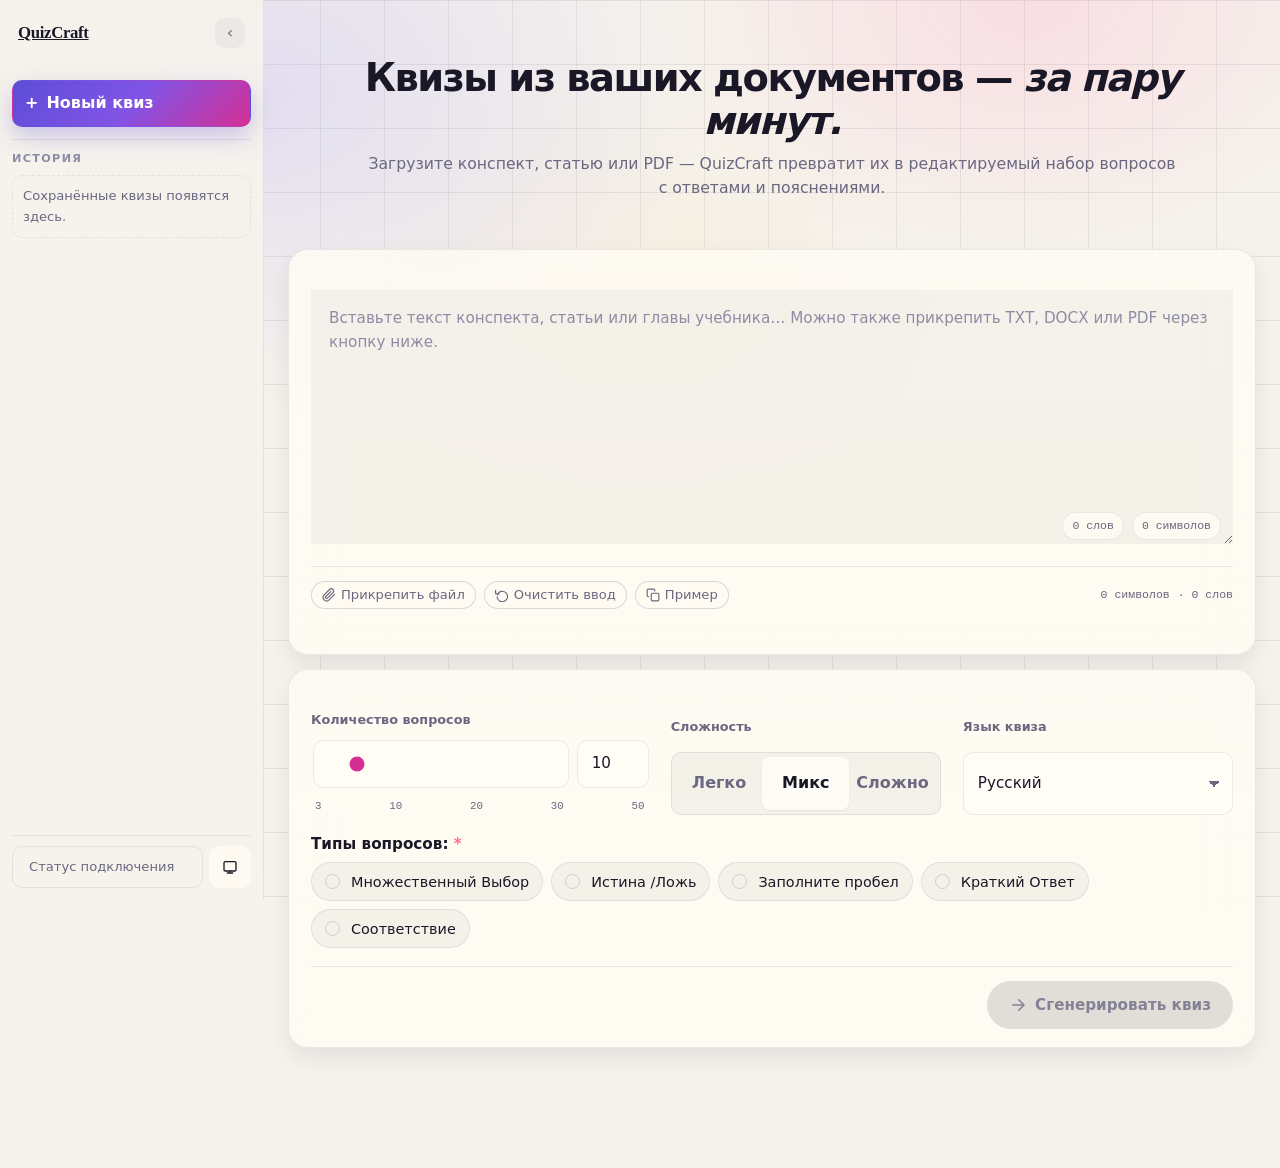
==== frontend/index.html @ 718ae677 "style(frontend): match compact mockup input and sidebar" ====
<!doctype html>
<html lang="ru">
<head>
  <meta charset="utf-8">
  <meta name="viewport" content="width=device-width, initial-scale=1">
  <meta name="color-scheme" content="light dark">
  <title>QuizCraft</title>
  <link rel="stylesheet" href="./tokens.css">
  <link rel="stylesheet" href="./base.css">
  <link rel="stylesheet" href="./layout.css">
  <link rel="stylesheet" href="./forms.css">
  <link rel="stylesheet" href="./quiz.css">
  <link rel="stylesheet" href="./feedback.css">
  <link rel="stylesheet" href="./responsive.css">
  <link rel="stylesheet" href="./fidelity.css">
</head>
<body>
  <div class="compact-workspace">
    <aside id="workspace-sidebar" class="workspace-sidebar" aria-label="Навигация QuizCraft" data-collapsed="false">
      <div class="workspace-sidebar-header">
        <a class="workspace-sidebar-brand" href="#top" aria-label="QuizCraft">
          <span>QuizCraft</span>
        </a>
        <button id="sidebar-toggle" class="workspace-sidebar-toggle" type="button" aria-label="Свернуть боковую панель" title="Свернуть боковую панель" aria-expanded="true">
          <span aria-hidden="true">‹</span>
        </button>
      </div>
      <button id="sidebar-new-quiz" class="workspace-sidebar-new" type="button" title="Новый квиз">
        <span aria-hidden="true">+</span>
        <span>Новый квиз</span>
      </button>
      <section class="workspace-sidebar-history" aria-labelledby="workspace-history-title">
        <h2 id="workspace-history-title">История</h2>
        <div id="sidebar-history-list" class="workspace-sidebar-history-list">
          <p class="workspace-sidebar-empty">Сохранённые квизы появятся здесь.</p>
        </div>
      </section>
      <div class="workspace-sidebar-footer">
        <button id="sidebar-status-cell" class="workspace-sidebar-status" type="button" title="Статус подключения">
          <span class="dot" aria-hidden="true"></span>
          <span>Статус подключения</span>
        </button>
        <button id="theme-toggle" class="theme-toggle workspace-sidebar-theme" type="button" aria-label="Переключить тему оформления" title="Переключить тему оформления">
        <svg class="theme-toggle-icon" data-theme-icon="auto" viewBox="0 0 24 24" fill="none" stroke="currentColor" stroke-width="2" stroke-linecap="round" stroke-linejoin="round" aria-hidden="true">
          <rect x="3" y="4" width="18" height="14" rx="2"></rect>
          <path d="M8 21h8M12 18v3"></path>
        </svg>
        <svg class="theme-toggle-icon" data-theme-icon="light" viewBox="0 0 24 24" fill="none" stroke="currentColor" stroke-width="2" stroke-linecap="round" stroke-linejoin="round" aria-hidden="true">
          <circle cx="12" cy="12" r="4"></circle>
          <path d="M12 2v2M12 20v2M4.93 4.93l1.41 1.41M17.66 17.66l1.41 1.41M2 12h2M20 12h2M4.93 19.07l1.41-1.41M17.66 6.34l1.41-1.41"></path>
        </svg>
        <svg class="theme-toggle-icon" data-theme-icon="dark" viewBox="0 0 24 24" fill="none" stroke="currentColor" stroke-width="2" stroke-linecap="round" stroke-linejoin="round" aria-hidden="true">
          <path d="M21 12.79A9 9 0 1 1 11.21 3 7 7 0 0 0 21 12.79z"></path>
        </svg>
          <span id="theme-toggle-label">Авто</span>
        </button>
      </div>
    </aside>

    <div class="shell-background" aria-hidden="true"></div>

    <main id="workspace-workbench" class="shell workspace-workbench">
    <section id="top" class="hero" aria-labelledby="shell-title">
      <div class="hero-heading">
        <h1 id="shell-title">Квизы из ваших документов — <span class="hero-accent">за пару минут.</span></h1>
        <p class="hero-copy">Загрузите конспект, статью или PDF — QuizCraft превратит их в редактируемый набор вопросов с ответами и пояснениями.</p>
      </div>

    </section>

    <div class="workspace" data-stage-root data-active-stage="setup">
      <form id="generation-form" class="workspace-grid workflow-stage" data-workflow-stage="setup" data-active="true" tabindex="-1" novalidate>
        <section class="panel panel-upload panel-form" aria-labelledby="upload-title">
          <div class="panel-heading visually-hidden">
            <div>
              <h3 id="upload-title">Текстовое содержание: <span class="required-marker" aria-hidden="true">*</span></h3>
              <p class="panel-copy">Вставьте текст или прикрепите файл TXT, DOCX, PDF. Если прикреплён файл — текст игнорируется.</p>
            </div>
          </div>

          <div class="doc-input-wrap" id="doc-input-wrap" data-has-file="false">
            <div class="textarea-wrap">
              <textarea
                id="doc-text-input"
                class="doc-textarea"
                name="doc_text"
                placeholder="Вставьте текст конспекта, статьи или главы учебника… Можно также прикрепить TXT, DOCX или PDF через кнопку ниже."
                rows="8"
                aria-label="Текст документа для генерации квиза"
              ></textarea>
              <div class="textarea-meta">
                <span class="meta-pill" id="word-count">0 слов</span>
                <span class="meta-pill" id="char-count-top">0 символов</span>
              </div>
            </div>
            <div class="doc-toolbar source-toolbar">
              <label class="doc-attach-label" for="document-file" title="Прикрепить файл (TXT, DOCX, PDF)">
                <svg viewBox="0 0 24 24" width="14" height="14" fill="none" stroke="currentColor" stroke-width="2" stroke-linecap="round" stroke-linejoin="round" aria-hidden="true"><path d="M21.44 11.05l-9.19 9.19a6 6 0 0 1-8.49-8.49l9.19-9.19a4 4 0 0 1 5.66 5.66l-9.2 9.19a2 2 0 0 1-2.83-2.83l8.49-8.48"></path></svg>
                <span class="doc-attach-label-text">Прикрепить файл</span>
                <input
                  id="document-file"
                  name="document"
                  type="file"
                  accept=".txt,.docx,.pdf,text/plain,application/pdf,application/vnd.openxmlformats-officedocument.wordprocessingml.document"
                  class="visually-hidden"
                >
              </label>
              <button id="doc-clear-button" class="doc-toolbar-btn" type="button" title="Очистить ввод и открепить файл">
                <svg viewBox="0 0 24 24" width="14" height="14" fill="none" stroke="currentColor" stroke-width="2" stroke-linecap="round" stroke-linejoin="round" aria-hidden="true"><polyline points="1 4 1 10 7 10"></polyline><path d="M3.51 15a9 9 0 1 0 .49-3.36"></path></svg>
                <span>Очистить ввод</span>
              </button>
              <button id="doc-example-button" class="doc-toolbar-btn" type="button" title="Вставить пример текста">
                <svg viewBox="0 0 24 24" width="14" height="14" fill="none" stroke="currentColor" stroke-width="2" stroke-linecap="round" stroke-linejoin="round" aria-hidden="true"><rect x="9" y="9" width="13" height="13" rx="2" ry="2"></rect><path d="M5 15H4a2 2 0 0 1-2-2V4a2 2 0 0 1 2-2h9a2 2 0 0 1 2 2v1"></path></svg>
                <span>Пример</span>
              </button>
              <div id="doc-file-pill" class="doc-file-pill" hidden aria-live="polite">
                <svg viewBox="0 0 24 24" width="13" height="13" fill="none" stroke="currentColor" stroke-width="2" stroke-linecap="round" stroke-linejoin="round" aria-hidden="true"><path d="M14 2H6a2 2 0 0 0-2 2v16a2 2 0 0 0 2 2h12a2 2 0 0 0 2-2V8z"></path><polyline points="14 2 14 8 20 8"></polyline></svg>
                <span id="doc-file-pill-name" class="doc-file-pill-name"></span>
                <button id="doc-file-remove" class="doc-file-remove" type="button" aria-label="Убрать прикреплённый файл" title="Убрать прикреплённый файл" hidden>✕</button>
              </div>
              <div class="doc-input-meta" aria-live="polite" aria-atomic="true">
                <span id="char-count">0 символов</span>
                <span id="word-count-summary">· 0 слов</span>
              </div>
            </div>
          </div>
          <p id="file-summary" class="field-hint visually-hidden" aria-live="polite"></p>
          <p id="doc-length-hint" class="field-hint" aria-live="polite" hidden></p>
        </section>

        <section class="panel panel-params panel-form" aria-labelledby="parameters-title">
          <div class="panel-heading visually-hidden">
            <div>
              <h3 id="parameters-title">Параметры генерации</h3>
              <p class="panel-copy">Настройки квиза, который получит модель.</p>
            </div>
          </div>
          <div class="form-grid">
            <label class="field" for="question-count">
              <span class="field-label">Количество вопросов</span>
              <div class="count-field">
                <input id="question-count-range" type="range" min="3" max="50" step="1" value="10" aria-label="Количество вопросов">
                <input id="question-count" name="question_count" type="number" min="3" max="50" step="1" value="10" required>
              </div>
              <div class="slider-rail-marks" aria-hidden="true">
                <span>3</span><span>10</span><span>20</span><span>30</span><span>50</span>
              </div>
            </label>
            <label class="field" for="difficulty">
              <span class="field-label">Сложность</span>
              <div class="difficulty-segment" role="radiogroup" aria-label="Сложность">
                <button type="button" data-difficulty-value="easy" aria-pressed="false">Легко</button>
                <button type="button" data-difficulty-value="medium" aria-pressed="true">Микс</button>
                <button type="button" data-difficulty-value="hard" aria-pressed="false">Сложно</button>
              </div>
              <select id="difficulty" name="difficulty" class="difficulty-native" tabindex="-1" aria-hidden="true">
                <option value="easy">Легко</option>
                <option value="medium" selected>Средне</option>
                <option value="hard">Сложно</option>
              </select>
            </label>
            <label class="field" for="language">
              <span class="field-label">Язык квиза</span>
              <select id="language" name="language">
                <option value="ru" selected>Русский</option>
                <option value="en">English</option>
              </select>
            </label>
            <fieldset class="field question-type-field" data-question-type-group>
              <span class="question-type-label">Типы вопросов: <span class="required-marker" aria-hidden="true">*</span></span>
              <div class="question-type-list">
                <label class="question-type-option question-type-chip">
                  <input type="checkbox" name="quiz_types" value="single_choice">
                  <span>Множественный Выбор</span>
                </label>
                <label class="question-type-option question-type-chip">
                  <input type="checkbox" name="quiz_types" value="true_false">
                  <span>Истина /Ложь</span>
                </label>
                <label class="question-type-option question-type-chip">
                  <input type="checkbox" name="quiz_types" value="fill_blank">
                  <span>Заполните пробел</span>
                </label>
                <label class="question-type-option question-type-chip">
                  <input type="checkbox" name="quiz_types" value="short_answer">
                  <span>Краткий Ответ</span>
                </label>
                <label class="question-type-option question-type-chip">
                  <input type="checkbox" name="quiz_types" value="matching">
                  <span>Соответствие</span>
                </label>
              </div>
            </fieldset>
          </div>
          <p class="form-hint" data-hint="defaults">После успешной генерации выбранные параметры запоминаются и используются как значения по умолчанию для следующих запусков.</p>
          <div class="settings-footer">
            <p id="generation-estimate" class="field-hint generation-estimate" aria-live="polite"></p>
            <div class="form-actions">
            <button id="submit-button" class="primary-action" type="submit">
              <svg viewBox="0 0 24 24" width="18" height="18" fill="none" stroke="currentColor" stroke-width="2" stroke-linecap="round" stroke-linejoin="round" aria-hidden="true"><path d="M5 12h14"></path><path d="m13 5 7 7-7 7"></path></svg>
              Сгенерировать квиз
              <span class="visually-hidden">(<kbd>Ctrl/⌘</kbd> + <kbd>Enter</kbd>)</span>
            </button>
            </div>
          </div>
          <p id="preflight-status" class="submission-status" aria-live="polite" hidden></p>
        </section>
      </form>

      <section class="panel panel-status workflow-stage" data-workflow-stage="generation" aria-labelledby="operation-title" tabindex="-1" hidden>
        <div class="panel-heading">
          <div>
            <h3 id="operation-title">Состояние запроса</h3>
            <p class="panel-copy">Здесь появятся сообщения о подключении и ходе генерации.</p>
          </div>
        </div>
        <p id="shell-log-message" class="submission-status">Проверяем подключение к сервисам генерации…</p>
        <div id="generation-progress" class="generation-progress" role="status" aria-live="polite" hidden>
          <div class="generation-progress-head">
            <span id="generation-timer" class="generation-timer" hidden aria-live="polite"><span id="timer-elapsed">00:00</span><span id="timer-eta" class="timer-eta" hidden> · ~<span id="timer-eta-value"></span> ост.</span></span>
            <button
              id="cancel-generation-button"
              class="ghost-action generation-cancel"
              type="button"
              hidden
            >Отменить генерацию</button>
          </div>
          <ol class="progress-steps">
            <li class="progress-step" data-step="upload" data-state="pending">
              <span class="progress-step-dot" aria-hidden="true"></span>
              <span class="progress-step-label">Загружаем документ</span>
            </li>
            <li class="progress-step" data-step="parse" data-state="pending">
              <span class="progress-step-dot" aria-hidden="true"></span>
              <span class="progress-step-label">Извлекаем текст</span>
            </li>
            <li class="progress-step" data-step="generate" data-state="pending">
              <span class="progress-step-dot" aria-hidden="true"></span>
              <span class="progress-step-label">Генерируем</span>
            </li>
            <li class="progress-step" data-step="persist" data-state="pending">
              <span class="progress-step-dot" aria-hidden="true"></span>
              <span class="progress-step-label">Сохраняем квиз</span>
            </li>
          </ol>
        </div>
        <div class="generation-live-journal" aria-labelledby="generation-live-journal-title" hidden>
          <h4 id="generation-live-journal-title">Живой журнал</h4>
          <ol id="generation-live-journal" class="live-journal" aria-live="polite"></ol>
        </div>
        <details class="inline-details">
          <summary>Диагностика и технические ID</summary>
          <dl class="summary-grid">
            <div>
              <dt>Document ID</dt>
              <dd class="copyable-field">
                <span id="last-document-id" class="copyable-value">Ещё нет</span>
                <button type="button" class="copy-button" data-copy-for="last-document-id" title="Скопировать Document ID" aria-label="Скопировать Document ID">
                  <svg viewBox="0 0 24 24" width="14" height="14" fill="none" stroke="currentColor" stroke-width="2" stroke-linecap="round" stroke-linejoin="round" aria-hidden="true"><rect x="9" y="9" width="12" height="12" rx="2"></rect><path d="M5 15V5a2 2 0 0 1 2-2h10"></path></svg>
                </button>
              </dd>
            </div>
            <div>
              <dt>Quiz ID</dt>
              <dd class="copyable-field">
                <span id="last-quiz-id" class="copyable-value">Ещё нет</span>
                <button type="button" class="copy-button" data-copy-for="last-quiz-id" title="Скопировать Quiz ID" aria-label="Скопировать Quiz ID">
                  <svg viewBox="0 0 24 24" width="14" height="14" fill="none" stroke="currentColor" stroke-width="2" stroke-linecap="round" stroke-linejoin="round" aria-hidden="true"><rect x="9" y="9" width="12" height="12" rx="2"></rect><path d="M5 15V5a2 2 0 0 1 2-2h10"></path></svg>
                </button>
              </dd>
            </div>
            <div>
              <dt>Request ID</dt>
              <dd class="copyable-field">
                <span id="last-request-id" class="copyable-value">Ещё нет</span>
                <button type="button" class="copy-button" data-copy-for="last-request-id" title="Скопировать Request ID" aria-label="Скопировать Request ID">
                  <svg viewBox="0 0 24 24" width="14" height="14" fill="none" stroke="currentColor" stroke-width="2" stroke-linecap="round" stroke-linejoin="round" aria-hidden="true"><rect x="9" y="9" width="12" height="12" rx="2"></rect><path d="M5 15V5a2 2 0 0 1 2-2h10"></path></svg>
                </button>
              </dd>
            </div>
          </dl>
        </details>
      </section>

      <section id="generation-result" class="panel panel-result workflow-stage" data-workflow-stage="result" aria-labelledby="result-title" data-result-tone="idle" tabindex="-1" hidden>
        <div class="panel-heading">
          <div>
            <h3 id="result-title">Результат генерации</h3>
            <p class="panel-copy">Квиз появится здесь после успешной генерации.</p>
          </div>
          <span id="result-state-badge" class="badge" data-tone="muted">Ожидание результата</span>
        </div>
        <p id="result-status" class="result-status">Квиз появится здесь после успешной генерации.</p>
        <div class="result-empty-state" data-testid="result-empty-state" aria-hidden="true">
          <svg viewBox="0 0 120 120" width="96" height="96" role="img" aria-label="Иллюстрация пустого квиза">
            <defs>
              <linearGradient id="empty-state-gradient" x1="0" y1="0" x2="1" y2="1">
                <stop offset="0%" stop-color="currentColor" stop-opacity="0.16"></stop>
                <stop offset="100%" stop-color="currentColor" stop-opacity="0.04"></stop>
              </linearGradient>
            </defs>
            <rect x="18" y="22" width="84" height="74" rx="10" fill="url(#empty-state-gradient)" stroke="currentColor" stroke-width="1.6" stroke-opacity="0.4"></rect>
            <line x1="30" y1="42" x2="84" y2="42" stroke="currentColor" stroke-opacity="0.45" stroke-width="2.2" stroke-linecap="round"></line>
            <line x1="30" y1="58" x2="76" y2="58" stroke="currentColor" stroke-opacity="0.3" stroke-width="2.2" stroke-linecap="round"></line>
            <line x1="30" y1="74" x2="68" y2="74" stroke="currentColor" stroke-opacity="0.3" stroke-width="2.2" stroke-linecap="round"></line>
            <circle cx="92" cy="30" r="10" fill="currentColor" fill-opacity="0.15" stroke="currentColor" stroke-opacity="0.5" stroke-width="1.6"></circle>
            <path d="M89 30l2 2 4-4" stroke="currentColor" stroke-width="1.8" stroke-linecap="round" stroke-linejoin="round" fill="none"></path>
          </svg>
          <p class="result-empty-state-title">Здесь появится ваш квиз</p>
          <p class="result-empty-state-hint">Загрузите документ слева, выберите параметры и нажмите «Сгенерировать квиз».</p>
        </div>
        <dl class="result-overview">
          <div>
            <dt>Заголовок</dt>
            <dd id="quiz-title">Ещё нет результата</dd>
          </div>
          <div>
            <dt>Количество вопросов</dt>
            <dd id="quiz-question-count">0</dd>
          </div>
          <div>
            <dt>Режим</dt>
            <dd id="quiz-generation-mode">Ещё нет результата</dd>
          </div>
        </dl>
        <details class="inline-details">
          <summary>Технические детали квиза</summary>
          <dl class="result-overview">
            <div>
              <dt>Модель</dt>
              <dd id="quiz-model-name">Ещё нет результата</dd>
            </div>
            <div>
              <dt>Prompt version</dt>
              <dd id="quiz-prompt-version">Ещё нет результата</dd>
            </div>
          </dl>
        </details>
        <div class="result-actions">
          <div class="split-button" id="export-split">
            <button id="export-json-button" class="secondary-action split-button-main" type="button" disabled aria-describedby="export-json-hint" data-export-format="json">
              <svg viewBox="0 0 24 24" width="18" height="18" fill="none" stroke="currentColor" stroke-width="2" stroke-linecap="round" stroke-linejoin="round" aria-hidden="true"><path d="M21 15v4a2 2 0 0 1-2 2H5a2 2 0 0 1-2-2v-4"></path><polyline points="7 10 12 15 17 10"></polyline><line x1="12" y1="15" x2="12" y2="3"></line></svg>
              Скачать JSON
            </button>
            <button class="secondary-action split-button-toggle" type="button" disabled id="export-split-toggle" aria-haspopup="true" aria-expanded="false" aria-label="Другие форматы экспорта" title="Другие форматы экспорта" aria-controls="export-split-menu">
              <svg viewBox="0 0 24 24" width="14" height="14" fill="none" stroke="currentColor" stroke-width="2.5" stroke-linecap="round" stroke-linejoin="round" aria-hidden="true"><polyline points="6 9 12 15 18 9"></polyline></svg>
            </button>
            <span id="export-json-hint" class="visually-hidden">Доступно после успешной генерации квиза.</span>
            <ul class="split-button-menu" id="export-split-menu" role="menu" hidden>
              <li role="none">
                <button id="export-docx-button" class="split-button-menu-item" role="menuitem" type="button" disabled aria-describedby="export-docx-hint" data-export-format="docx">Скачать DOCX</button>
                <span id="export-docx-hint" class="visually-hidden">Доступно после успешной генерации квиза и подтверждения поддержки DOCX сервером.</span>
              </li>
              <li role="none">
                <button id="export-pptx-button" class="split-button-menu-item" role="menuitem" type="button" disabled aria-describedby="export-pptx-hint" data-export-format="pptx">Скачать PPTX</button>
                <span id="export-pptx-hint" class="visually-hidden">Доступно после успешной генерации квиза и подтверждения поддержки PPTX сервером.</span>
              </li>
              <li role="none">
                <button id="export-markdown-button" class="split-button-menu-item" role="menuitem" type="button" disabled aria-describedby="export-markdown-hint" data-export-format="markdown">Скачать Markdown</button>
                <span id="export-markdown-hint" class="visually-hidden">Доступно после успешной генерации квиза.</span>
              </li>
              <li role="none">
                <button id="export-csv-button" class="split-button-menu-item" role="menuitem" type="button" disabled aria-describedby="export-csv-hint" data-export-format="csv">Скачать CSV</button>
                <span id="export-csv-hint" class="visually-hidden">Доступно после успешной генерации квиза. Поддерживается импорт в Google Forms.</span>
              </li>
            </ul>
          </div>
          <button id="preview-quiz-button" class="secondary-action" type="button" disabled aria-describedby="preview-quiz-hint">Пройти квиз</button>
          <span id="preview-quiz-hint" class="visually-hidden">Доступно после генерации или загрузки квиза.</span>
          <button id="edit-quiz-shortcut" class="ghost-action" type="button" disabled aria-describedby="edit-shortcut-hint">Редактировать квиз</button>
          <span id="edit-shortcut-hint" class="visually-hidden">Доступно после успешной генерации квиза.</span>
        </div>
        <div id="quiz-editor-actions" class="form-actions inline-editor-actions">
          <button id="save-quiz-button" class="primary-action" type="button" disabled aria-describedby="save-quiz-hint">Сохранить изменения<span class="visually-hidden"> (<kbd>Ctrl/⌘</kbd> + <kbd>S</kbd>)</span></button>
          <button id="undo-quiz-edit-button" class="secondary-action" type="button" data-editor-action="undo-structural-edit" disabled>Отменить последнее изменение</button>
          <span id="save-quiz-hint" class="visually-hidden">Доступно после загрузки квиза и изменения хотя бы одного поля.</span>
        </div>
        <div id="quiz-editor-fields" class="editor-fields inline-editor-fields" aria-live="polite">
          <p class="field-hint">После генерации или загрузки квиза здесь появятся редактируемые поля.</p>
        </div>
        <div class="form-actions inline-editor-add-actions">
          <label class="field inline-editor-add-type">
            <span class="field-label">Тип нового вопроса</span>
            <select id="add-question-type" disabled>
              <option value="single_choice">Одиночный выбор</option>
              <option value="true_false">Верно / Неверно</option>
              <option value="fill_blank">Заполнить пропуск</option>
              <option value="short_answer">Краткий ответ</option>
              <option value="matching">Сопоставление</option>
            </select>
          </label>
          <button id="add-question-button" class="secondary-action" type="button" data-editor-action="add-question" disabled>Добавить вопрос</button>
        </div>
        <ol id="quiz-question-list" class="question-list" aria-live="polite"></ol>
      </section>

      <details id="quiz-editor" class="panel panel-editor editor-disclosure workflow-stage" data-workflow-stage="edit" aria-labelledby="quiz-editor-title" tabindex="-1" hidden>
        <summary class="editor-disclosure-summary">
          <div>
            <h3 id="quiz-editor-title">Редактирование квиза</h3>
            <p class="panel-copy">Откройте редактор только когда нужно править готовый квиз или загрузить сохранённый.</p>
          </div>
        </summary>
        <div class="editor-disclosure-body">
          <form id="quiz-editor-loader" class="editor-loader" novalidate>
            <label class="field" for="quiz-id-input">
              <span class="field-label">Название или ID квиза</span>
              <input
                id="quiz-id-input"
                name="quiz_id"
                type="text"
                placeholder="Выберите из списка или введите ID…"
                autocomplete="off"
                list="quiz-history-options"
              >
              <datalist id="quiz-history-options"></datalist>
              <span class="field-hint">Последние 10 сохранённых квизов доступны в выпадающем списке.</span>
            </label>
            <div class="form-actions">
              <button id="load-quiz-button" class="secondary-action" type="submit">Загрузить</button>
            </div>
          </form>
          <p id="quiz-editor-status" class="editor-status">Загрузите существующий квиз, чтобы открыть редактируемые поля и сохранить изменения.</p>
          <details class="inline-details">
            <summary>Технические детали</summary>
            <dl class="summary-grid editor-summary">
              <div>
                <dt>Quiz ID</dt>
                <dd class="copyable-field">
                  <span id="editor-quiz-id" class="copyable-value">Ещё не загружен</span>
                  <button type="button" class="copy-button" data-copy-for="editor-quiz-id" title="Скопировать Quiz ID редактора" aria-label="Скопировать Quiz ID редактора">
                    <svg viewBox="0 0 24 24" width="14" height="14" fill="none" stroke="currentColor" stroke-width="2" stroke-linecap="round" stroke-linejoin="round" aria-hidden="true"><rect x="9" y="9" width="12" height="12" rx="2"></rect><path d="M5 15V5a2 2 0 0 1 2-2h10"></path></svg>
                  </button>
                </dd>
              </div>
              <div>
                <dt>Document ID</dt>
                <dd class="copyable-field">
                  <span id="editor-document-id" class="copyable-value">Ещё не загружен</span>
                  <button type="button" class="copy-button" data-copy-for="editor-document-id" title="Скопировать Document ID редактора" aria-label="Скопировать Document ID редактора">
                    <svg viewBox="0 0 24 24" width="14" height="14" fill="none" stroke="currentColor" stroke-width="2" stroke-linecap="round" stroke-linejoin="round" aria-hidden="true"><rect x="9" y="9" width="12" height="12" rx="2"></rect><path d="M5 15V5a2 2 0 0 1 2-2h10"></path></svg>
                  </button>
                </dd>
              </div>
              <div>
                <dt>Версия</dt>
                <dd id="editor-quiz-version">Ещё не загружен</dd>
              </div>
              <div>
                <dt>Последнее редактирование</dt>
                <dd id="editor-last-edited">Ещё не загружен</dd>
              </div>
            </dl>
          </details>
          <div class="result-actions editor-export-actions" id="editor-export-actions" hidden>
            <div class="split-button" id="editor-export-split">
              <button id="editor-export-json-button" class="secondary-action split-button-main" type="button" disabled aria-describedby="editor-export-json-hint" data-export-format="json">
                <svg viewBox="0 0 24 24" width="18" height="18" fill="none" stroke="currentColor" stroke-width="2" stroke-linecap="round" stroke-linejoin="round" aria-hidden="true"><path d="M21 15v4a2 2 0 0 1-2 2H5a2 2 0 0 1-2-2v-4"></path><polyline points="7 10 12 15 17 10"></polyline><line x1="12" y1="15" x2="12" y2="3"></line></svg>
                Скачать JSON
              </button>
              <button class="secondary-action split-button-toggle" type="button" disabled id="editor-export-split-toggle" aria-haspopup="true" aria-expanded="false" aria-label="Другие форматы экспорта" title="Другие форматы экспорта" aria-controls="editor-export-split-menu">
                <svg viewBox="0 0 24 24" width="14" height="14" fill="none" stroke="currentColor" stroke-width="2.5" stroke-linecap="round" stroke-linejoin="round" aria-hidden="true"><polyline points="6 9 12 15 18 9"></polyline></svg>
              </button>
              <span id="editor-export-json-hint" class="visually-hidden">Доступно после загрузки или сохранения квиза.</span>
              <ul class="split-button-menu" id="editor-export-split-menu" role="menu" hidden>
                <li role="none">
                  <button id="editor-export-docx-button" class="split-button-menu-item" role="menuitem" type="button" disabled aria-describedby="editor-export-docx-hint" data-export-format="docx">Скачать DOCX</button>
                  <span id="editor-export-docx-hint" class="visually-hidden">Доступно после загрузки или сохранения квиза.</span>
                </li>
                <li role="none">
                  <button id="editor-export-pptx-button" class="split-button-menu-item" role="menuitem" type="button" disabled aria-describedby="editor-export-pptx-hint" data-export-format="pptx">Скачать PPTX</button>
                  <span id="editor-export-pptx-hint" class="visually-hidden">Доступно после загрузки или сохранения квиза.</span>
                </li>
                <li role="none">
                  <button id="editor-export-markdown-button" class="split-button-menu-item" role="menuitem" type="button" disabled aria-describedby="editor-export-markdown-hint" data-export-format="markdown">Скачать Markdown</button>
                  <span id="editor-export-markdown-hint" class="visually-hidden">Доступно после загрузки или сохранения квиза.</span>
                </li>
                <li role="none">
                  <button id="editor-export-csv-button" class="split-button-menu-item" role="menuitem" type="button" disabled aria-describedby="editor-export-csv-hint" data-export-format="csv">Скачать CSV</button>
                  <span id="editor-export-csv-hint" class="visually-hidden">Доступно после загрузки или сохранения квиза. Поддерживается импорт в Google Forms.</span>
                </li>
              </ul>
            </div>
          </div>
        </div>
      </details>

    </div>
    </main>

    <div id="document-drop-overlay" class="document-drop-overlay" role="status" aria-live="polite" aria-hidden="true">
      <div class="document-drop-overlay-card">
        <div class="document-drop-overlay-icon" aria-hidden="true">
          <svg viewBox="0 0 24 24" width="34" height="34" fill="none" stroke="currentColor" stroke-width="1.8" stroke-linecap="round" stroke-linejoin="round"><path d="M14 2H7a2 2 0 0 0-2 2v16a2 2 0 0 0 2 2h10a2 2 0 0 0 2-2V7z"></path><polyline points="14 2 14 7 19 7"></polyline><path d="M12 17V9"></path><path d="M8.5 12.5 12 9l3.5 3.5"></path></svg>
        </div>
        <strong>Отпустите файл, чтобы прикрепить документ</strong>
        <span>Поддерживаются TXT, DOCX или PDF</span>
      </div>
    </div>
    <div id="toast-region" class="toast-region" aria-live="polite" aria-atomic="false"></div>
    <div id="modal-region" class="modal-region"></div>
    <section id="workspace-status-modal" class="workspace-modal" data-workspace-modal="status" role="dialog" aria-modal="true" aria-labelledby="workspace-status-modal-title" hidden>
      <div class="workspace-modal-card">
        <div class="workspace-modal-heading">
          <h2 id="workspace-status-modal-title">Статус подключения</h2>
          <button class="workspace-modal-close" type="button" data-workspace-modal-close aria-label="Закрыть окно статуса" title="Закрыть окно статуса">×</button>
        </div>
        <div class="settings-modal-grid">
          <div class="settings-status-grid" role="status" aria-live="polite">
            <div class="settings-status-row topbar-status" data-status-surface="backend" data-status-label="Сервер" data-status-tooltip="Сервер · Проверка…" tabindex="0" aria-label="Сервер · Проверка…">
              <span class="dot" aria-hidden="true"></span>
              <span>Сервер · </span>
              <span id="backend-status-text">Проверка…</span>
              <button id="retry-backend-button" class="status-retry-inline" type="button" aria-label="Повторно проверить подключение к серверу" title="Повторно проверить подключение к серверу">
                <svg viewBox="0 0 24 24" width="12" height="12" fill="none" stroke="currentColor" stroke-width="2.5" stroke-linecap="round" stroke-linejoin="round" aria-hidden="true"><path d="M3 12a9 9 0 0 1 9-9 9.75 9.75 0 0 1 6.74 2.74L21 8"></path><path d="M21 3v5h-5"></path><path d="M21 12a9 9 0 0 1-9 9 9.75 9.75 0 0 1-6.74-2.74L3 16"></path><path d="M8 16H3v5"></path></svg>
              </button>
            </div>
            <div class="settings-status-row topbar-status" data-status-surface="provider" data-status-label="Провайдер" data-status-tooltip="Провайдер · Проверка…" tabindex="0" aria-label="Провайдер · Проверка…">
              <span class="dot" aria-hidden="true"></span>
              <span>Провайдер · </span>
              <span id="provider-status-text">Проверка…</span>
              <button id="retry-provider-button" class="status-retry-inline" type="button" aria-label="Повторно проверить активный провайдер" title="Повторно проверить активный провайдер">
                <svg viewBox="0 0 24 24" width="12" height="12" fill="none" stroke="currentColor" stroke-width="2.5" stroke-linecap="round" stroke-linejoin="round" aria-hidden="true"><path d="M3 12a9 9 0 0 1 9-9 9.75 9.75 0 0 1 6.74 2.74L21 8"></path><path d="M21 3v5h-5"></path><path d="M21 12a9 9 0 0 1-9 9 9.75 9.75 0 0 1-6.74-2.74L3 16"></path><path d="M8 16H3v5"></path></svg>
              </button>
            </div>
            <p id="provider-model-status" class="field-hint" aria-live="polite">Модель уточняется после проверки провайдера.</p>
          </div>
          <div class="form-grid settings-form-grid">
            <label class="field field--full" for="generation-mode">
              <span class="field-label">Режим генерации <span class="field-tooltip field-tooltip--edge" tabindex="0" aria-label="Как выбрать режим генерации" data-tooltip="Авто выбирает прямой режим или RAG по длине документа. Прямой всегда передаёт весь текст. RAG использует релевантные фрагменты.">?</span></span>
              <select id="generation-mode" name="generation_mode" form="generation-form">
                <option value="auto" selected>Авто (RAG для длинных документов)</option>
                <option value="direct">Прямой — всегда</option>
                <option value="rag">RAG — всегда</option>
              </select>
            </label>
            <label class="field field-model-picker" for="generation-model" id="model-picker-field" hidden>
              <span class="field-label">Модель</span>
              <select id="generation-model" name="model_name" form="generation-form" disabled>
                <option value="">Авто</option>
              </select>
            </label>
            <label class="field" for="generation-temperature">
              <span class="field-label">Температура <span class="field-tooltip field-tooltip--edge" tabindex="0" aria-label="Что такое температура генерации" data-tooltip="Температура управляет случайностью ответа модели: ниже — ответы стабильнее и строже, выше — больше разнообразия, но выше риск ошибок в формате.">?</span></span>
              <div class="range-field">
                <input id="generation-temperature" name="temperature" form="generation-form" type="range" min="0" max="1" step="0.1" value="0.2" aria-describedby="generation-temperature-hint">
                <output id="generation-temperature-value" for="generation-temperature">0.2</output>
              </div>
              <span id="generation-temperature-hint" class="field-hint">0 — строже, 1 — разнообразнее.</span>
            </label>
            <div id="lm-studio-connection-section" class="field field--full lm-studio-connection" aria-labelledby="lm-studio-connection-title">
              <span id="lm-studio-connection-title" class="field-label">LM Studio в локальной сети</span>
              <div class="inline-fields">
                <label class="field compact-field" for="lm-studio-host">
                  <span class="field-label">IP или host устройства <span class="field-tooltip field-tooltip--edge" tabindex="0" aria-label="Как указать host LM Studio" data-tooltip="Укажите только IP или host устройства без http://, пути /v1 и порта.">?</span></span>
                  <input id="lm-studio-host" name="lm_studio_host" form="generation-form" type="text" inputmode="url" autocomplete="off" placeholder="192.168.1.42">
                </label>
                <label class="field compact-field" for="lm-studio-port">
                  <span class="field-label">Порт LM Studio <span class="field-tooltip field-tooltip--edge" tabindex="0" aria-label="Как указать порт LM Studio" data-tooltip="Укажите порт Local Server из LM Studio. Допустимы значения от 1 до 65535.">?</span></span>
                  <input id="lm-studio-port" name="lm_studio_port" form="generation-form" type="number" min="1" max="65535" step="1" value="1234" inputmode="numeric">
                </label>
                <button id="apply-lm-studio-connection" class="secondary-action compact-action" type="button" form="generation-form">Применить</button>
              </div>
              <p id="lm-studio-connection-status" class="field-hint" aria-live="polite" hidden></p>
            </div>
            <p id="lm-studio-provider-hint" class="field-hint field--full" hidden>Настройки LM Studio доступны только когда активен провайдер LM Studio.</p>
          </div>
        </div>
      </div>
    </section>
  </div>

  <script src="./config.js"></script>
  <script type="module" src="./app.js"></script>
</body>
</html>
---- frontend/tokens.css ----
:root {
  color-scheme: light dark;

  --radius-xs: 6px;
  --radius-sm: 10px;
  --radius-md: 14px;
  --radius-lg: 20px;
  --radius-pill: 999px;

  --shadow-sm: 0 1px 2px rgba(17, 12, 46, 0.06);
  --shadow-md: 0 10px 24px rgba(17, 12, 46, 0.08);
  --shadow-lg: 0 30px 80px rgba(17, 12, 46, 0.16);
  --shadow-glow: 0 14px 42px rgba(92, 77, 214, 0.22);

  --font-sans: "Geist", system-ui, -apple-system, "Segoe UI", sans-serif;
  --font-display: "Fraunces", Georgia, serif;
  --font-mono: "JetBrains Mono", Consolas, monospace;

  --sidebar-width: 264px;
  --sidebar-width-mobile: 64px;
  --modal-width: 680px;

  --duration-fast: 140ms;
  --duration-base: 260ms;
  --duration-slow: 540ms;
  --easing: cubic-bezier(0.2, 0.8, 0.2, 1);

  --bg: #f6f3ec;
  --bg-2: #ece7dd;
  --bg-elev: #fffdf6;
  --surface: rgba(255, 252, 244, 0.85);
  --surface-strong: rgba(255, 253, 247, 0.96);
  --surface-sunken: rgba(15, 18, 30, 0.04);

  --ink: #1a1827;
  --ink-2: #36344a;
  --muted: #6a6781;
  --muted-2: #8e8ba5;
  --line: rgba(15, 18, 30, 0.08);
  --line-strong: rgba(15, 18, 30, 0.15);

  --brand: #5c4dd6;
  --brand-2: #8154e6;
  --brand-ink: #ffffff;
  --brand-soft: rgba(92, 77, 214, 0.12);

  --accent: #d62f93;
  --accent-2: #d77026;
  --accent-soft: rgba(214, 47, 147, 0.14);

  --ok: #4ddc9a;
  --ok-soft: rgba(77, 220, 154, 0.14);
  --warn: #f5b748;
  --warn-soft: rgba(245, 183, 72, 0.14);
  --bad: #ff6b82;
  --bad-soft: rgba(255, 107, 130, 0.14);

  --gradient-brand: linear-gradient(135deg, #5c4dd6 0%, #8154e6 50%, #d62f93 100%);
  --gradient-text: linear-gradient(120deg, #5c4dd6 0%, #c5379a 55%, #d77026 100%);

  --focus-ring: 0 0 0 3px rgba(98, 69, 255, 0.35);
}

[data-theme="dark"],
:root:not([data-theme="light"]):is([data-theme="dark"], [data-theme="auto"]) {
  color-scheme: dark;
}

@media (prefers-color-scheme: dark) {
  :root:not([data-theme="light"]) {
    --bg: #0b0d14;
    --bg-2: #0e1119;
    --bg-elev: #161924;
    --surface: rgba(22, 25, 36, 0.72);
    --surface-strong: rgba(28, 32, 46, 0.9);
    --surface-sunken: rgba(255, 255, 255, 0.04);

    --ink: #f1efe9;
    --ink-2: #cfcdc6;
    --muted: #9a9aa8;
    --muted-2: #6f7180;
    --line: rgba(255, 255, 255, 0.07);
    --line-strong: rgba(255, 255, 255, 0.13);

    --brand: #8b7dff;
    --brand-2: #b58cff;
    --brand-ink: #0b0d14;
    --brand-soft: rgba(139, 125, 255, 0.14);

    --accent: #ff5fae;
    --accent-2: #ffbe7d;
    --accent-soft: rgba(255, 95, 174, 0.16);

    --ok: #4ddc9a;
    --ok-soft: rgba(77, 220, 154, 0.16);
    --warn: #f5b748;
    --warn-soft: rgba(245, 183, 72, 0.18);
    --bad: #ff6b82;
    --bad-soft: rgba(255, 107, 130, 0.18);

    --gradient-brand: linear-gradient(135deg, #8b7dff 0%, #c46bff 50%, #ff5fae 100%);
    --gradient-text: linear-gradient(120deg, #c3b8ff 0%, #ff8fc7 50%, #ffc18a 100%);

    --shadow-sm: 0 1px 2px rgba(0, 0, 0, 0.4);
    --shadow-md: 0 8px 24px rgba(0, 0, 0, 0.35);
    --shadow-lg: 0 30px 80px rgba(0, 0, 0, 0.55);
    --shadow-glow: 0 18px 60px rgba(139, 125, 255, 0.28);

    --focus-ring: 0 0 0 3px rgba(152, 133, 255, 0.45);
  }
}

[data-theme="light"] {
  color-scheme: light;
}

[data-theme="dark"] {
  --bg: #0b0d14;
  --bg-2: #0e1119;
  --bg-elev: #161924;
  --surface: rgba(22, 25, 36, 0.72);
  --surface-strong: rgba(28, 32, 46, 0.9);
  --surface-sunken: rgba(255, 255, 255, 0.04);

  --ink: #f1efe9;
  --ink-2: #cfcdc6;
  --muted: #9a9aa8;
  --muted-2: #6f7180;
  --line: rgba(255, 255, 255, 0.07);
  --line-strong: rgba(255, 255, 255, 0.13);

  --brand: #8b7dff;
  --brand-2: #b58cff;
  --brand-ink: #0b0d14;
  --brand-soft: rgba(139, 125, 255, 0.14);

  --accent: #ff5fae;
  --accent-2: #ffbe7d;
  --accent-soft: rgba(255, 95, 174, 0.16);

  --ok: #4ddc9a;
  --ok-soft: rgba(77, 220, 154, 0.16);
  --warn: #f5b748;
  --warn-soft: rgba(245, 183, 72, 0.18);
  --bad: #ff6b82;
  --bad-soft: rgba(255, 107, 130, 0.18);

  --gradient-brand: linear-gradient(135deg, #8b7dff 0%, #c46bff 50%, #ff5fae 100%);
  --gradient-text: linear-gradient(120deg, #c3b8ff 0%, #ff8fc7 50%, #ffc18a 100%);

  --shadow-sm: 0 1px 2px rgba(0, 0, 0, 0.4);
  --shadow-md: 0 8px 24px rgba(0, 0, 0, 0.35);
  --shadow-lg: 0 30px 80px rgba(0, 0, 0, 0.55);
  --shadow-glow: 0 18px 60px rgba(139, 125, 255, 0.28);

  --focus-ring: 0 0 0 3px rgba(152, 133, 255, 0.45);
}
---- frontend/base.css ----
*,
*::before,
*::after {
  box-sizing: border-box;
}

html,
body {
  margin: 0;
  min-height: 100%;
}

html {
  scroll-behavior: smooth;
}

body {
  position: relative;
  background: var(--bg);
  color: var(--ink);
  font-family: var(--font-sans);
  font-feature-settings: "ss01", "cv11";
  font-size: 16px;
  line-height: 1.55;
  -webkit-font-smoothing: antialiased;
  -moz-osx-font-smoothing: grayscale;
  overflow-x: hidden;
}

.shell-background {
  position: fixed;
  inset: -20vmax;
  z-index: -1;
  pointer-events: none;
  background:
    radial-gradient(40vmax 32vmax at 14% 12%, rgba(139, 125, 255, 0.22), transparent 60%),
    radial-gradient(36vmax 28vmax at 88% 18%, rgba(255, 95, 174, 0.16), transparent 60%),
    radial-gradient(48vmax 36vmax at 78% 92%, rgba(255, 190, 125, 0.12), transparent 62%),
    radial-gradient(32vmax 26vmax at 10% 86%, rgba(196, 107, 255, 0.14), transparent 62%),
    var(--bg);
  filter: saturate(1.05);
}

.compact-workspace .shell-background {
  inset: 0;
}

::selection {
  background: var(--brand-soft);
  color: var(--brand);
}

kbd {
  display: inline-block;
  padding: 1px 6px;
  border-radius: 4px;
  border: 1px solid var(--line);
  background: var(--surface-sunken);
  color: var(--ink-2);
  font-family: var(--font-mono, ui-monospace, SFMono-Regular, Menlo, monospace);
  font-size: 0.78em;
  line-height: 1.4;
  vertical-align: baseline;
  box-shadow: 0 1px 0 var(--line);
}

.visually-hidden {
  position: absolute;
  width: 1px;
  height: 1px;
  padding: 0;
  margin: -1px;
  overflow: hidden;
  clip: rect(0, 0, 0, 0);
  white-space: nowrap;
  border: 0;
}
---- frontend/layout.css ----
.shell {
  position: relative;
  width: min(1180px, calc(100vw - 32px));
  margin: 0 auto;
  padding: 24px 0 80px;
}

.topbar {
  position: sticky;
  top: 16px;
  z-index: 20;
  display: flex;
  align-items: center;
  justify-content: space-between;
  gap: 16px;
  padding: 14px 18px;
  border: 1px solid var(--line);
  border-radius: var(--radius-pill);
  background: var(--surface-strong);
  backdrop-filter: blur(10px) saturate(1.05);
  -webkit-backdrop-filter: blur(10px) saturate(1.05);
  box-shadow: var(--shadow-md);
}

.brand {
  display: inline-flex;
  align-items: center;
  gap: 10px;
  font-family: var(--font-display);
  font-weight: 800;
  font-size: 1.05rem;
  letter-spacing: -0.01em;
  color: var(--ink);
}

.brand-mark {
  width: 28px;
  height: 28px;
  border-radius: 9px;
  background: var(--gradient-brand);
  box-shadow: inset 0 0 0 1px rgba(255, 255, 255, 0.18);
  position: relative;
}

.brand-mark::after {
  content: "";
  position: absolute;
  inset: 6px;
  border-radius: 5px;
  background: radial-gradient(circle at 30% 30%, rgba(255, 255, 255, 0.85), rgba(255, 255, 255, 0.1) 60%);
  opacity: 0.6;
}

.topbar-status {
  position: relative;
  display: inline-flex;
  align-items: center;
  gap: 6px;
  padding: 6px 12px;
  border-radius: var(--radius-pill);
  background: var(--surface-sunken);
  color: var(--muted);
  font-size: 0.82rem;
  font-weight: 500;
  cursor: help;
}

.topbar-status:focus-visible {
  outline: none;
  box-shadow: var(--focus-ring);
}

.topbar-status::before,
.topbar-status::after {
  position: absolute;
  left: 50%;
  opacity: 0;
  pointer-events: none;
  transform: translate(-50%, -4px);
  transition: opacity 120ms var(--easing), transform 140ms var(--easing);
  z-index: 40;
}

.topbar-status::before {
  content: "";
  top: calc(100% + 4px);
  border: 7px solid transparent;
  border-bottom-color: var(--surface-strong);
  filter: drop-shadow(0 -1px 0 var(--line));
}

.topbar-status::after {
  content: attr(data-status-tooltip);
  top: calc(100% + 17px);
  width: max-content;
  max-width: min(360px, 82vw);
  padding: 12px 14px;
  border: 1px solid var(--line);
  border-radius: var(--radius-md);
  background: var(--surface-strong);
  box-shadow: var(--shadow-md);
  color: var(--ink);
  font-size: 0.84rem;
  font-weight: 500;
  line-height: 1.45;
  white-space: pre-line;
}

.topbar-status:hover::before,
.topbar-status:hover::after,
.topbar-status:focus-visible::before,
.topbar-status:focus-visible::after {
  opacity: 1;
  transform: translate(-50%, 0);
}

.topbar-status-group {
  display: inline-flex;
  align-items: center;
  gap: 8px;
  flex-wrap: wrap;
}

.topbar-status .dot {
  width: 8px;
  height: 8px;
  border-radius: 50%;
  background: var(--muted-2);
  box-shadow: 0 0 0 3px var(--surface);
}

.topbar-status[data-status-tone="ok"] { color: var(--ok); }
.topbar-status[data-status-tone="ok"] .dot { background: var(--ok); box-shadow: 0 0 0 3px var(--ok-soft); }
.topbar-status[data-status-tone="warn"] { color: var(--warn); }
.topbar-status[data-status-tone="warn"] .dot { background: var(--warn); box-shadow: 0 0 0 3px var(--warn-soft); }
.topbar-status[data-status-tone="bad"] { color: var(--bad); }
.topbar-status[data-status-tone="bad"] .dot { background: var(--bad); box-shadow: 0 0 0 3px var(--bad-soft); }

.topbar-actions {
  display: inline-flex;
  align-items: center;
  gap: 10px;
}

.status-retry {
  display: inline-flex;
  align-items: center;
  justify-content: center;
  min-height: 36px;
  padding: 0 12px;
  border: 1px solid var(--line);
  border-radius: var(--radius-pill);
  background: var(--surface);
  color: var(--muted);
  font: inherit;
  font-size: 0.8rem;
  font-weight: 600;
  cursor: pointer;
  transition: background var(--duration-fast) var(--easing), color var(--duration-fast) var(--easing), border-color var(--duration-fast) var(--easing), opacity var(--duration-fast) var(--easing);
}

.status-retry:hover:not(:disabled) {
  border-color: var(--brand);
  background: var(--brand-soft);
  color: var(--brand);
}

.status-retry:focus-visible {
  outline: none;
  box-shadow: var(--focus-ring);
}

.status-retry:disabled {
  cursor: wait;
  opacity: 0.65;
}

.status-retry-inline {
  position: relative;
  z-index: 1;
  display: inline-flex;
  align-items: center;
  justify-content: center;
  width: 20px;
  height: 20px;
  padding: 0;
  border: 1px solid transparent;
  border-radius: 50%;
  background: transparent;
  color: inherit;
  cursor: pointer;
  opacity: 0.6;
  transition: opacity var(--duration-fast) var(--easing), background var(--duration-fast) var(--easing), border-color var(--duration-fast) var(--easing);
}

.status-retry-inline:hover:not(:disabled) {
  opacity: 1;
  border-color: currentColor;
  background: color-mix(in oklab, currentColor 12%, transparent);
}

.status-retry-inline:focus-visible {
  outline: none;
  box-shadow: var(--focus-ring);
}

.status-retry-inline:disabled {
  cursor: wait;
  opacity: 0.35;
}

.status-retry-inline[data-busy="true"] svg {
  animation: spin 0.8s linear infinite;
}

@keyframes spin {
  to { transform: rotate(360deg); }
}

.theme-toggle {
  display: inline-flex;
  align-items: center;
  gap: 6px;
  padding: 8px 10px;
  border: 1px solid var(--line);
  border-radius: var(--radius-pill);
  background: var(--surface);
  color: var(--ink);
  font: inherit;
  font-size: 0.82rem;
  cursor: pointer;
  transition: background var(--duration-fast) var(--easing), transform var(--duration-fast) var(--easing);
}

.theme-toggle:hover {
  background: var(--surface-strong);
}

.theme-toggle:focus-visible {
  outline: none;
  box-shadow: var(--focus-ring);
}

.theme-toggle svg {
  width: 16px;
  height: 16px;
}

.theme-toggle .theme-toggle-icon {
  display: none;
}

:root[data-theme="auto"] .theme-toggle .theme-toggle-icon[data-theme-icon="auto"],
:root[data-theme="light"] .theme-toggle .theme-toggle-icon[data-theme-icon="light"],
:root[data-theme="dark"] .theme-toggle .theme-toggle-icon[data-theme-icon="dark"] {
  display: inline-block;
}

:root:not([data-theme]) .theme-toggle .theme-toggle-icon[data-theme-icon="auto"] {
  display: inline-block;
}

.hero {
  display: grid;
  gap: 20px;
  padding: 28px 0 20px;
}

.hero-heading {
  display: grid;
  gap: 10px;
  max-width: 46rem;
}

.eyebrow {
  display: inline-flex;
  align-items: center;
  gap: 10px;
  width: fit-content;
  margin: 0;
  padding: 6px 12px;
  border-radius: var(--radius-pill);
  background: var(--brand-soft);
  color: var(--brand);
  font-size: 0.78rem;
  font-weight: 600;
  letter-spacing: 0.04em;
}

.eyebrow .pulse {
  width: 7px;
  height: 7px;
  border-radius: 50%;
  background: var(--brand);
  box-shadow: 0 0 0 0 rgba(98, 69, 255, 0.45);
}

@media (prefers-reduced-motion: no-preference) {
  .eyebrow .pulse {
    animation: pulse 1.8s ease-out 2;
  }
}

@keyframes pulse {
  0%, 100% { box-shadow: 0 0 0 0 rgba(98, 69, 255, 0.45); }
  50% { box-shadow: 0 0 0 8px rgba(98, 69, 255, 0); }
}

.hero h1 {
  margin: 0;
  font-family: var(--font-display);
  font-weight: 800;
  font-size: clamp(1.8rem, 3.2vw, 2.6rem);
  line-height: 1.1;
  letter-spacing: -0.025em;
  color: var(--ink);
}

.hero h1 .hero-accent {
  background: var(--gradient-text);
  -webkit-background-clip: text;
  background-clip: text;
  color: transparent;
}

.hero-copy {
  margin: 0;
  max-width: 40rem;
  color: var(--muted);
  font-size: 1.05rem;
}

.workspace {
  display: grid;
  gap: 20px;
  margin-top: 28px;
}

.workflow-stage {
  min-width: 0;
}

.workflow-stage[data-active="true"] {
  animation: stage-in 180ms var(--easing);
}

.workflow-stage[hidden] {
  display: none !important;
}

@keyframes stage-in {
  from {
    opacity: 0;
    transform: translateY(8px);
  }
  to {
    opacity: 1;
    transform: translateY(0);
  }
}

.workspace-grid {
  display: grid;
  grid-template-columns: repeat(12, 1fr);
  gap: 20px;
}

.workspace-grid > .panel-upload {
  grid-column: span 6;
}

.workspace-grid > .panel-params {
  grid-column: span 6;
}

.panel {
  position: relative;
  display: grid;
  gap: 18px;
  padding: 26px;
  border: 1px solid var(--line);
  border-radius: var(--radius-lg);
  background: var(--surface);
  backdrop-filter: blur(8px);
  -webkit-backdrop-filter: blur(8px);
  box-shadow: var(--shadow-sm);
  transition: box-shadow var(--duration-base) var(--easing), transform var(--duration-base) var(--easing), border-color var(--duration-base) var(--easing);
}

.panel:hover {
  box-shadow: var(--shadow-md);
}

.compact-workspace .panel-status {
  overflow: hidden;
  border-color: color-mix(in oklab, var(--brand) 28%, var(--line));
  background:
    linear-gradient(135deg, color-mix(in oklab, var(--brand) 7%, transparent), transparent 42%),
    var(--surface);
}

.panel-heading {
  display: flex;
  align-items: flex-start;
  justify-content: space-between;
  gap: 16px;
}

.panel-heading h3 {
  margin: 0;
  font-family: var(--font-display);
  font-weight: 700;
  font-size: 1.1rem;
  letter-spacing: -0.014em;
  color: var(--ink);
}

.panel-copy {
  margin: 4px 0 0;
  max-width: 40rem;
  color: var(--muted);
  font-size: 0.88rem;
}

.badge {
  display: inline-flex;
  align-items: center;
  gap: 6px;
  min-height: 26px;
  padding: 0 10px;
  border-radius: var(--radius-pill);
  background: var(--brand-soft);
  color: var(--brand);
  font-size: 0.78rem;
  font-weight: 600;
  letter-spacing: 0.02em;
  white-space: nowrap;
}

.badge[data-tone="ok"] { background: var(--ok-soft); color: var(--ok); }
.badge[data-tone="warn"] { background: var(--warn-soft); color: var(--warn); }
.badge[data-tone="bad"] { background: var(--bad-soft); color: var(--bad); }
.badge[data-tone="muted"] { background: var(--surface-sunken); color: var(--muted); }

.compact-workspace {
  min-height: 100vh;
}

.compact-workspace .workspace-sidebar {
  position: fixed;
  inset: 0 auto 0 0;
  z-index: 30;
  display: flex;
  width: var(--sidebar-width);
  flex-direction: column;
  gap: 18px;
  padding: 18px 14px;
  border-right: 1px solid var(--line);
  background: color-mix(in srgb, var(--bg-elev) 78%, transparent);
  box-shadow: var(--shadow-sm);
  backdrop-filter: blur(16px) saturate(1.08);
  -webkit-backdrop-filter: blur(16px) saturate(1.08);
}

.compact-workspace .workspace-sidebar-header {
  display: flex;
  align-items: center;
  justify-content: space-between;
  gap: 8px;
}

.compact-workspace .workspace-sidebar-brand {
  display: inline-flex;
  align-items: center;
  gap: 10px;
  color: var(--ink);
  font-family: var(--font-display);
  font-size: 1.12rem;
  font-weight: 700;
  letter-spacing: -0.02em;
}

.compact-workspace .workspace-sidebar-toggle,
.compact-workspace .workspace-sidebar-new,
.compact-workspace .workspace-sidebar-status,
.compact-workspace .workspace-sidebar-theme,
.compact-workspace .workspace-sidebar-history-item {
  border: 1px solid transparent;
  font: inherit;
  cursor: pointer;
}

.compact-workspace .workspace-sidebar-toggle {
  width: 30px;
  height: 30px;
  border-radius: var(--radius-sm);
  background: var(--surface-sunken);
  color: var(--muted);
}

.compact-workspace .workspace-sidebar-new {
  display: flex;
  align-items: center;
  gap: 8px;
  padding: 10px 12px;
  border-radius: var(--radius-sm);
  background: var(--gradient-brand);
  color: var(--brand-ink);
  font-weight: 700;
  text-align: left;
}

.compact-workspace .workspace-sidebar-history {
  flex: 1;
  min-height: 0;
  padding-top: 10px;
  border-top: 1px solid var(--line);
}

.compact-workspace .workspace-sidebar-history h2 {
  margin: 0 0 8px;
  color: var(--muted-2);
  font-family: var(--font-sans);
  font-size: 0.7rem;
  font-weight: 700;
  letter-spacing: 0.12em;
  text-transform: uppercase;
}

.compact-workspace .workspace-sidebar-empty,
.compact-workspace .workspace-sidebar-status {
  color: var(--muted);
  font-size: 0.82rem;
}

.compact-workspace .workspace-sidebar-empty {
  margin: 0;
  padding: 10px;
  border: 1px dashed var(--line);
  border-radius: var(--radius-sm);
}

.compact-workspace .workspace-sidebar-history-list {
  display: grid;
  gap: 4px;
}

.compact-workspace .workspace-sidebar-history-item {
  display: grid;
  gap: 2px;
  width: 100%;
  padding: 8px 10px;
  border-radius: var(--radius-sm);
  background: transparent;
  color: var(--ink-2);
  text-align: left;
}

.compact-workspace .workspace-sidebar-history-item:hover,
.compact-workspace .workspace-sidebar-history-item:focus-visible {
  border-color: var(--line);
  background: var(--surface-sunken);
}

.compact-workspace .workspace-sidebar-history-title {
  overflow: hidden;
  font-size: 0.84rem;
  font-weight: 600;
  text-overflow: ellipsis;
  white-space: nowrap;
}

.compact-workspace .workspace-sidebar-history-meta {
  color: var(--muted-2);
  font-size: 0.72rem;
}

.compact-workspace .workspace-sidebar-status {
  display: flex;
  align-items: center;
  gap: 8px;
  width: 100%;
  padding: 10px;
  border-top: 1px solid var(--line);
  background: transparent;
  text-align: left;
}

.compact-workspace .workspace-sidebar-theme {
  justify-content: flex-start;
  width: 100%;
}

.compact-workspace:has(.workspace-sidebar[data-collapsed="true"]) .workspace-sidebar {
  width: var(--sidebar-width-mobile);
}

.compact-workspace:has(.workspace-sidebar[data-collapsed="true"]) .workspace-sidebar-brand > span:last-child,
.compact-workspace:has(.workspace-sidebar[data-collapsed="true"]) .workspace-sidebar-new > span:last-child,
.compact-workspace:has(.workspace-sidebar[data-collapsed="true"]) .workspace-sidebar-history,
.compact-workspace:has(.workspace-sidebar[data-collapsed="true"]) .workspace-sidebar-status > span:last-child,
.compact-workspace:has(.workspace-sidebar[data-collapsed="true"]) .workspace-sidebar-theme > span:last-child {
  display: none;
}

.compact-workspace:has(.workspace-sidebar[data-collapsed="true"]) .workspace-sidebar-header,
.compact-workspace:has(.workspace-sidebar[data-collapsed="true"]) .workspace-sidebar-new,
.compact-workspace:has(.workspace-sidebar[data-collapsed="true"]) .workspace-sidebar-status,
.compact-workspace:has(.workspace-sidebar[data-collapsed="true"]) .workspace-sidebar-theme {
  justify-content: center;
}

.compact-workspace:has(.workspace-sidebar[data-collapsed="true"]) .workspace-sidebar-header {
  flex-direction: column;
}

.compact-workspace:has(.workspace-sidebar[data-collapsed="true"]) .workspace-workbench {
  width: min(1180px, calc(100vw - var(--sidebar-width-mobile) - 48px));
  margin-left: calc(var(--sidebar-width-mobile) + 24px);
}

.compact-workspace .workspace-modal {
  position: fixed;
  inset: 0;
  z-index: 90;
  display: grid;
  place-items: center;
  padding: 20px;
  background: rgba(11, 13, 20, 0.58);
}

.compact-workspace .workspace-modal[hidden] {
  display: none;
}

.compact-workspace .workspace-modal-card {
  width: min(100%, var(--modal-width));
  max-height: calc(100vh - 40px);
  overflow-y: auto;
  padding: 20px;
  border: 1px solid var(--line);
  border-radius: var(--radius-lg);
  background: var(--surface-strong);
  box-shadow: var(--shadow-lg);
}

.compact-workspace .workspace-modal-heading {
  display: flex;
  align-items: center;
  justify-content: space-between;
  gap: 12px;
}

.compact-workspace .workspace-modal-heading h2,
.compact-workspace .workspace-modal-card p {
  margin: 0;
}

.compact-workspace .workspace-modal-card p {
  margin-top: 10px;
  color: var(--muted);
}

.compact-workspace .workspace-modal-close {
  border: 0;
  background: transparent;
  color: var(--muted);
  cursor: pointer;
  font-size: 1.5rem;
}

.workspace-modal-open {
  overflow: hidden;
}

.quiz-preview-modal {
  position: fixed;
  top: 50%;
  left: 50%;
  width: min(880px, calc(100vw - 40px));
  max-height: calc(100vh - 40px);
  margin: 0;
  padding: 20px;
  overflow-y: auto;
  border: 1px solid var(--line);
  border-radius: var(--radius-lg);
  background: var(--surface);
  color: var(--ink);
  box-shadow: var(--shadow-lg);
  pointer-events: auto;
  transform: translate(-50%, -50%);
}

.quiz-preview-modal::backdrop {
  background: rgba(15, 18, 32, 0.62);
  backdrop-filter: blur(2px);
}

.quiz-preview-heading {
  display: flex;
  align-items: center;
  justify-content: space-between;
  gap: 12px;
  margin-bottom: 16px;
}

.quiz-preview-heading h2 {
  margin: 0;
}

.quiz-preview-close {
  border: 0;
  background: transparent;
  color: var(--muted);
  cursor: pointer;
  font-size: 1.65rem;
}

.quiz-preview-close:focus-visible {
  outline: none;
  box-shadow: var(--focus-ring);
}

.quiz-export-modal {
  position: fixed;
  top: 50%;
  left: 50%;
  width: min(680px, calc(100vw - 40px));
  max-height: calc(100vh - 40px);
  margin: 0;
  padding: 20px;
  overflow-y: auto;
  border: 1px solid var(--line);
  border-radius: var(--radius-lg);
  background: var(--surface);
  color: var(--ink);
  box-shadow: var(--shadow-lg);
  pointer-events: auto;
  transform: translate(-50%, -50%);
}

.quiz-export-modal::backdrop {
  background: rgba(15, 18, 32, 0.62);
  backdrop-filter: blur(2px);
}

.quiz-export-heading {
  display: flex;
  align-items: center;
  justify-content: space-between;
  gap: 12px;
  margin-bottom: 16px;
}

.quiz-export-heading h2 {
  margin: 0;
}

.quiz-export-close {
  border: 0;
  background: transparent;
  color: var(--muted);
  cursor: pointer;
  font-size: 1.65rem;
}

.quiz-export-close:focus-visible {
  outline: none;
  box-shadow: var(--focus-ring);
}

.quiz-preview-form {
  display: grid;
  gap: 16px;
}

.quiz-preview-result {
  padding: 14px;
  border: 1px solid var(--line);
  border-radius: var(--radius-md);
  background: var(--surface-sunken);
}

.compact-workspace .workspace-workbench {
  width: min(1180px, calc(100vw - var(--sidebar-width) - 48px));
  margin-right: 24px;
  margin-left: calc(var(--sidebar-width) + 24px);
}
---- frontend/forms.css ----
.doc-input-wrap {
  display: flex;
  flex-direction: column;
  border: 1px solid var(--line-strong);
  border-radius: var(--radius-md);
  background: var(--bg-elev);
  overflow: hidden;
  transition: border-color var(--duration-fast) var(--easing), box-shadow var(--duration-fast) var(--easing);
}

.doc-input-wrap:focus-within {
  border-color: var(--brand);
  box-shadow: var(--focus-ring);
}

.document-drop-overlay {
  position: fixed;
  inset: 0;
  z-index: 80;
  display: grid;
  place-items: center;
  padding: 24px;
  pointer-events: none;
  visibility: hidden;
  opacity: 0;
  background:
    radial-gradient(circle at 50% 45%, var(--brand-soft), transparent 38%),
    rgba(15, 10, 40, 0.28);
  backdrop-filter: blur(5px) saturate(0.9);
  transition: opacity var(--duration-base) var(--easing), visibility var(--duration-base) var(--easing);
}

.document-drop-overlay-card {
  display: grid;
  justify-items: center;
  gap: 10px;
  width: min(420px, 100%);
  padding: 28px;
  border: 1px solid color-mix(in oklab, var(--brand) 34%, var(--line-strong));
  border-radius: var(--radius-lg);
  background: color-mix(in oklab, var(--surface-strong) 92%, transparent);
  box-shadow: var(--shadow-lg), var(--shadow-glow);
  color: var(--ink);
  text-align: center;
  transform: translateY(12px) scale(0.98);
  transition: transform var(--duration-base) var(--easing);
}

.document-drop-overlay-icon {
  display: grid;
  place-items: center;
  width: 70px;
  height: 70px;
  border-radius: 24px;
  background: linear-gradient(135deg, var(--brand), var(--accent));
  color: var(--brand-ink);
  box-shadow: var(--shadow-glow);
}

.document-drop-overlay-card strong {
  font-size: clamp(1.1rem, 2vw, 1.45rem);
  font-family: var(--font-display);
}

.document-drop-overlay-card span {
  color: var(--muted);
}

body[data-document-drag-active="true"] .document-drop-overlay {
  visibility: visible;
  opacity: 1;
}

body[data-document-drag-active="true"] .document-drop-overlay-card {
  transform: translateY(0) scale(1);
}

@media (prefers-reduced-motion: reduce) {
  .document-drop-overlay,
  .document-drop-overlay-card {
    transition-duration: 1ms;
  }
}

.doc-file-pill[hidden] {
  display: none;
}

.doc-file-pill {
  display: inline-flex;
  align-items: center;
  gap: 5px;
  padding: 3px 8px 3px 6px;
  border: 1px solid var(--brand);
  border-radius: var(--radius-pill);
  background: var(--brand-soft);
  color: var(--brand);
  font-size: 0.78rem;
  font-weight: 500;
  margin-left: auto;
}

.doc-file-pill-name {
  font-weight: 600;
  overflow: hidden;
  text-overflow: ellipsis;
  white-space: nowrap;
  max-width: 200px;
}

.doc-file-pill-meta {
  color: var(--muted);
  font-size: 0.78rem;
  white-space: nowrap;
}

.doc-file-remove {
  display: inline-flex;
  align-items: center;
  justify-content: center;
  width: 16px;
  height: 16px;
  margin-left: 2px;
  padding: 0;
  border: 0;
  border-radius: 50%;
  background: transparent;
  color: inherit;
  font-size: 0.7rem;
  cursor: pointer;
  opacity: 0.7;
  transition: opacity var(--duration-fast) var(--easing);
}

.doc-file-remove:hover {
  opacity: 1;
}

.doc-textarea {
  width: 100%;
  min-height: 160px;
  padding: 14px 16px;
  border: 0;
  border-radius: 0;
  background: transparent;
  color: var(--ink);
  font: inherit;
  font-size: 0.95rem;
  line-height: 1.6;
  resize: vertical;
  outline: none;
  box-shadow: none;
  appearance: none;
  -webkit-appearance: none;
}

.doc-textarea::placeholder {
  color: var(--muted-2);
}

.doc-toolbar {
  display: flex;
  align-items: center;
  gap: 8px;
  padding: 6px 10px;
  border-top: 1px solid var(--line);
  background: var(--surface-sunken);
  flex-wrap: wrap;
}

.doc-toolbar-btn {
  display: inline-flex;
  align-items: center;
  gap: 5px;
  padding: 3px 10px;
  border: 1px solid var(--line-strong);
  border-radius: var(--radius-pill);
  background: var(--surface);
  color: var(--muted);
  font: inherit;
  font-size: 0.82rem;
  font-weight: 500;
  cursor: pointer;
  transition: border-color var(--duration-fast) var(--easing), color var(--duration-fast) var(--easing), background var(--duration-fast) var(--easing);
}

.doc-toolbar-btn:hover {
  border-color: var(--brand);
  color: var(--brand);
  background: var(--brand-soft);
}

.doc-attach-label {
  display: inline-flex;
  align-items: center;
  gap: 5px;
  padding: 3px 10px;
  border: 1px solid var(--line-strong);
  border-radius: var(--radius-pill);
  background: var(--surface);
  color: var(--muted);
  font-size: 0.82rem;
  font-weight: 500;
  cursor: pointer;
  transition: border-color var(--duration-fast) var(--easing), color var(--duration-fast) var(--easing), background var(--duration-fast) var(--easing);
}

.doc-attach-label:hover {
  border-color: var(--brand);
  color: var(--brand);
  background: var(--brand-soft);
}

.dropzone {
  position: relative;
  display: grid;
  place-items: center;
  padding: 32px 24px;
  border: 1.5px dashed var(--line-strong);
  border-radius: var(--radius-md);
  background:
    radial-gradient(circle at 50% 0%, var(--brand-soft), transparent 60%),
    var(--surface-sunken);
  text-align: center;
  color: var(--muted);
  transition: border-color var(--duration-base) var(--easing), background var(--duration-base) var(--easing), transform var(--duration-base) var(--easing);
}

.form-hint {
  margin: 0;
  padding: 8px 12px;
  border-radius: var(--radius-sm);
  background: var(--surface-sunken);
  color: var(--muted);
  font-size: 0.88rem;
  line-height: 1.45;
}

.form-hint[data-hint="defaults"] {
  border-left: 3px solid var(--brand);
}

.copyable-field {
  display: inline-flex;
  align-items: center;
  gap: 6px;
  margin: 0;
  min-width: 0;
}

.copyable-value {
  overflow: hidden;
  text-overflow: ellipsis;
  white-space: nowrap;
  max-width: 100%;
}

.copy-button {
  display: inline-flex;
  align-items: center;
  justify-content: center;
  width: 24px;
  height: 24px;
  padding: 0;
  border: 1px solid transparent;
  border-radius: 6px;
  background: transparent;
  color: var(--muted);
  cursor: pointer;
  flex-shrink: 0;
  transition: color var(--duration-base) var(--easing),
              background var(--duration-base) var(--easing),
              border-color var(--duration-base) var(--easing);
}

.copy-button:hover {
  color: var(--brand);
  background: var(--brand-soft);
  border-color: var(--line);
}

.copy-button:focus-visible {
  outline: none;
  box-shadow: var(--focus-ring);
}

.dropzone[data-drag-active="true"] {
  border-color: var(--brand);
  background:
    radial-gradient(circle at 50% 40%, var(--brand-soft), transparent 70%),
    var(--accent-soft);
  transform: scale(1.01);
}

.dropzone .dropzone-filled {
  display: none;
  width: 100%;
  grid-template-columns: auto 1fr auto;
  align-items: center;
  gap: 14px;
  padding: 4px 6px;
  text-align: left;
}

.dropzone[data-state="filled"] {
  border-style: solid;
  border-color: color-mix(in oklab, var(--ok) 35%, var(--line-strong));
  background:
    radial-gradient(circle at 50% 0%, var(--ok-soft), transparent 70%),
    var(--surface-sunken);
  padding: 18px 20px;
}

.dropzone[data-state="filled"] .dropzone-empty {
  display: none;
}

.dropzone[data-state="filled"] .dropzone-filled {
  display: grid;
}

.dropzone-file-icon {
  display: grid;
  place-items: center;
  width: 40px;
  height: 40px;
  border-radius: var(--radius-sm);
  background: linear-gradient(135deg, var(--brand) 0%, var(--accent) 100%);
  color: var(--brand-ink);
  box-shadow: var(--shadow-sm);
}

.dropzone-file-info {
  display: grid;
  gap: 2px;
  min-width: 0;
}

.dropzone-file-name {
  font-weight: 700;
  color: var(--ink);
  word-break: break-word;
}

.dropzone-file-meta {
  font-size: 0.84rem;
  color: var(--muted);
}

.dropzone-remove {
  position: relative;
  z-index: 1;
  display: inline-flex;
  align-items: center;
  justify-content: center;
  padding: 6px 14px;
  border: 1px solid var(--line-strong);
  border-radius: var(--radius-pill);
  background: var(--surface-strong);
  color: var(--bad);
  font: inherit;
  font-size: 0.84rem;
  font-weight: 600;
  cursor: pointer;
  transition: background var(--duration-fast) var(--easing), border-color var(--duration-fast) var(--easing);
}

.dropzone-remove:hover {
  background: var(--bad-soft);
  border-color: color-mix(in oklab, var(--bad) 40%, var(--line-strong));
}

.dropzone-remove:focus-visible {
  outline: none;
  box-shadow: var(--focus-ring);
}

.dropzone .dropzone-icon {
  width: 44px;
  height: 44px;
  margin-bottom: 8px;
  border-radius: var(--radius-sm);
  background: linear-gradient(135deg, var(--brand), var(--accent));
  color: var(--brand-ink);
  display: grid;
  place-items: center;
  box-shadow: var(--shadow-glow);
}

.dropzone .dropzone-title {
  display: block;
  font-weight: 700;
  color: var(--ink);
  margin-bottom: 4px;
}

.dropzone .dropzone-sub {
  font-size: 0.85rem;
  color: var(--muted);
}

.dropzone input[type="file"] {
  position: absolute;
  inset: 0;
  width: 100%;
  height: 100%;
  opacity: 0;
  cursor: pointer;
}

.dropzone input[type="file"]:focus-visible {
  outline: none;
}

.dropzone:has(input:focus-visible) {
  box-shadow: var(--focus-ring);
  border-color: var(--brand);
}

.form-grid {
  display: grid;
  grid-template-columns: repeat(2, minmax(0, 1fr));
  gap: 12px;
}

.field--full {
  grid-column: 1 / -1;
}

.inline-fields {
  display: grid;
  grid-template-columns: minmax(160px, 1fr) minmax(110px, 150px) auto;
  gap: 10px;
  align-items: end;
}

.compact-field {
  min-width: 0;
}

.compact-action {
  min-height: 48px;
  white-space: nowrap;
}

.field {
  display: grid;
  gap: 8px;
}

fieldset.field {
  margin: 0;
  padding: 0;
  border: 0;
}

.field-label {
  color: var(--muted);
  font-size: 0.8rem;
  font-weight: 600;
  display: inline-flex;
  align-items: center;
  gap: 5px;
}

.field-tooltip {
  position: relative;
  display: inline-flex;
  align-items: center;
  justify-content: center;
  width: 15px;
  height: 15px;
  border: 1.5px solid var(--muted-2);
  border-radius: 50%;
  color: var(--muted);
  font-size: 0.68rem;
  font-weight: 700;
  line-height: 1;
  cursor: default;
  flex-shrink: 0;
  user-select: none;
}

.field-tooltip::before,
.field-tooltip::after {
  position: absolute;
  left: 50%;
  bottom: calc(100% + 8px);
  opacity: 0;
  pointer-events: none;
  transform: translate(-50%, 4px);
  transition: opacity 120ms var(--easing), transform 140ms var(--easing);
  z-index: 40;
}

.field-tooltip::before {
  content: "";
  bottom: calc(100% - 2px);
  border: 6px solid transparent;
  border-top-color: var(--surface-strong);
  filter: drop-shadow(0 1px 0 var(--line));
}

.field-tooltip::after {
  content: attr(data-tooltip);
  bottom: calc(100% + 8px);
  width: max-content;
  max-width: min(280px, calc(100vw - 32px));
  padding: 10px 12px;
  border: 1px solid var(--line);
  border-radius: var(--radius-md);
  background: var(--surface-strong);
  box-shadow: var(--shadow-md);
  color: var(--ink);
  font-size: 0.82rem;
  font-weight: 400;
  line-height: 1.45;
  white-space: normal;
}

.field-tooltip--edge::before,
.field-tooltip--edge::after {
  right: 0;
  left: auto;
  transform: translate(0, 4px);
}

.field-tooltip:hover::before,
.field-tooltip:hover::after,
.field-tooltip:focus-visible::before,
.field-tooltip:focus-visible::after {
  opacity: 1;
  transform: translate(-50%, 0);
}

.field-tooltip--edge:hover::before,
.field-tooltip--edge:hover::after,
.field-tooltip--edge:focus-visible::before,
.field-tooltip--edge:focus-visible::after {
  transform: translate(0, 0);
}

.field input,
.field select,
.field textarea {
  width: 100%;
  min-height: 48px;
  padding: 0 14px;
  border: 1px solid var(--line);
  border-radius: var(--radius-sm);
  background: var(--bg-elev);
  color: var(--ink);
  font: inherit;
  font-size: 0.95rem;
  transition: border-color var(--duration-fast) var(--easing), box-shadow var(--duration-fast) var(--easing);
  appearance: none;
  -webkit-appearance: none;
}

.field textarea {
  min-height: 96px;
  padding: 12px 14px;
  resize: vertical;
}

.field input:hover,
.field select:hover,
.field textarea:hover {
  border-color: var(--line-strong);
}

.field input:focus,
.field select:focus,
.field textarea:focus {
  outline: none;
  border-color: var(--brand);
  box-shadow: var(--focus-ring);
}

.field select {
  background-image:
    linear-gradient(45deg, transparent 50%, var(--muted) 50%),
    linear-gradient(135deg, var(--muted) 50%, transparent 50%);
  background-position:
    calc(100% - 18px) 50%,
    calc(100% - 12px) 50%;
  background-size: 6px 6px;
  background-repeat: no-repeat;
  padding-right: 36px;
}

.question-type-field {
  grid-column: 1 / -1;
  gap: 6px;
}

.question-type-label {
  color: var(--ink);
  font-size: 0.95rem;
  font-weight: 700;
  letter-spacing: 0;
}

.required-marker {
  color: var(--bad);
}

.question-type-list {
  display: grid;
  grid-template-columns: repeat(2, minmax(0, 1fr));
  gap: 4px 16px;
}

.question-type-option {
  display: inline-flex;
  align-items: center;
  gap: 8px;
  min-height: 28px;
  padding: 7px 10px;
  border: 1px solid var(--line);
  border-radius: var(--radius-pill);
  color: var(--ink);
  font-size: 0.9rem;
  font-weight: 400;
  line-height: 1.3;
  cursor: pointer;
  transition: background var(--duration-fast) var(--easing), border-color var(--duration-fast) var(--easing), color var(--duration-fast) var(--easing);
}

.question-type-option:hover {
  background: var(--surface-sunken);
}

.question-type-option:has(input:checked) {
  border-color: var(--brand);
  background: var(--brand-soft);
  color: var(--brand);
}

.field input[type="checkbox"] {
  width: 15px;
  height: 15px;
  min-height: 15px;
  padding: 0;
  border: 1.5px solid var(--line-strong);
  border-radius: 50%;
  background: transparent;
  box-shadow: none;
  color-scheme: inherit;
  appearance: none;
  -webkit-appearance: none;
  flex: 0 0 auto;
}

.field input[type="checkbox"]:checked {
  border-color: var(--brand);
  background: radial-gradient(circle, var(--brand) 0 46%, transparent 50%);
}

.count-field {
  display: grid;
  grid-template-columns: minmax(0, 1fr) 72px;
  gap: 10px;
  align-items: center;
}

.count-field input[type="range"] {
  padding: 0;
}

.generation-estimate {
  min-height: 1.3em;
}

.settings-modal-grid,
.settings-form-grid,
.settings-status-grid {
  display: grid;
  gap: 14px;
}

.settings-status-grid {
  grid-template-columns: repeat(2, minmax(0, 1fr));
}

.settings-status-grid .field-hint {
  grid-column: 1 / -1;
  overflow-wrap: anywhere;
}

.settings-status-row {
  min-width: 0;
  justify-content: flex-start;
}

.field-hint,
.action-hint,
.submission-status,
.result-status,
.editor-status,
.editor-readonly-note {
  margin: 0;
  color: var(--muted);
  font-size: 0.9rem;
}

.form-actions {
  display: flex;
  flex-wrap: wrap;
  align-items: center;
  gap: 10px;
  padding-top: 4px;
}

button {
  font-family: inherit;
}

.primary-action,
.secondary-action,
.ghost-action {
  display: inline-flex;
  align-items: center;
  justify-content: center;
  gap: 8px;
  min-height: 48px;
  padding: 0 22px;
  border-radius: var(--radius-pill);
  font: inherit;
  font-weight: 600;
  font-size: 0.95rem;
  cursor: pointer;
  transition:
    transform var(--duration-fast) var(--easing),
    box-shadow var(--duration-base) var(--easing),
    background var(--duration-base) var(--easing),
    color var(--duration-base) var(--easing),
    opacity var(--duration-base) var(--easing);
}

.primary-action {
  border: 0;
  background: linear-gradient(135deg, var(--brand) 0%, var(--accent) 100%);
  color: var(--brand-ink);
  box-shadow: var(--shadow-glow);
}

.primary-action:hover:not(:disabled):not([aria-disabled="true"]),
.primary-action:focus-visible:not(:disabled):not([aria-disabled="true"]) {
  transform: translateY(-1px);
  box-shadow: 0 26px 70px rgba(98, 69, 255, 0.34);
}

.secondary-action {
  border: 1px solid var(--line-strong);
  background: var(--surface-strong);
  color: var(--ink);
}

.secondary-action:hover:not(:disabled) {
  border-color: var(--brand);
  color: var(--brand);
}

.ghost-action {
  border: 0;
  background: transparent;
  color: var(--brand);
  padding: 0 12px;
  min-height: 40px;
}

.ghost-action:hover:not(:disabled) {
  background: var(--brand-soft);
}

.primary-action:focus-visible,
.secondary-action:focus-visible,
.ghost-action:focus-visible {
  outline: none;
  box-shadow: var(--focus-ring);
}

.primary-action:disabled,
.primary-action[aria-disabled="true"],
.secondary-action:disabled,
.ghost-action:disabled {
  cursor: not-allowed;
  opacity: 0.55;
  box-shadow: none;
  transform: none;
}

.primary-action[aria-disabled="true"] {
  background: var(--line-strong);
  color: var(--muted);
  opacity: 0.82;
}

.form-advanced {
  grid-column: 1 / -1;
}

.form-advanced-summary {
  display: inline-flex;
  align-items: center;
  gap: 6px;
  padding: 4px 2px;
  color: var(--muted);
  font-size: 0.84rem;
  font-weight: 600;
  cursor: pointer;
  user-select: none;
  list-style: none;
}

.form-advanced-summary::before {
  content: "";
  display: inline-block;
  width: 0;
  height: 0;
  border-style: solid;
  border-width: 4px 0 4px 6px;
  border-color: transparent transparent transparent currentColor;
  transition: transform var(--duration-fast) var(--easing);
}

.form-advanced[open] .form-advanced-summary::before {
  transform: rotate(90deg);
}

.form-advanced-grid {
  margin-top: 10px;
}

.split-button {
  position: relative;
  display: inline-flex;
  align-items: stretch;
}

.split-button-main {
  border-top-right-radius: 0;
  border-bottom-right-radius: 0;
  border-right: none;
}

.split-button-toggle {
  padding: 0 12px;
  border-top-left-radius: 0;
  border-bottom-left-radius: 0;
}

.split-button-menu {
  position: absolute;
  top: calc(100% + 6px);
  left: 0;
  z-index: 20;
  min-width: 100%;
  margin: 0;
  padding: 4px;
  list-style: none;
  border: 1px solid var(--line-strong);
  border-radius: var(--radius-md);
  background: var(--surface-strong);
  box-shadow: var(--shadow-md);
}

.split-button-menu-item {
  display: block;
  width: 100%;
  padding: 8px 14px;
  border: 0;
  border-radius: var(--radius-sm);
  background: transparent;
  color: var(--ink);
  font: inherit;
  font-size: 0.9rem;
  font-weight: 500;
  text-align: left;
  cursor: pointer;
  transition: background var(--duration-fast) var(--easing), color var(--duration-fast) var(--easing);
}

.split-button-menu-item:hover:not(:disabled) {
  background: var(--surface-sunken);
  color: var(--brand);
}

.split-button-menu-item:disabled {
  cursor: not-allowed;
  opacity: 0.75;
  color: var(--muted);
}

.summary-grid,
.result-overview,
.config-grid {
  display: grid;
  grid-template-columns: repeat(2, minmax(0, 1fr));
  gap: 14px;
}

.summary-grid > div,
.result-overview > div,
.config-grid > div {
  padding: 12px 14px;
  border-radius: var(--radius-sm);
  background: var(--surface-sunken);
}

.summary-grid dt,
.result-overview dt,
.config-grid dt {
  margin: 0 0 4px;
  color: var(--muted);
  font-size: 0.74rem;
  font-weight: 600;
  letter-spacing: 0.04em;
  text-transform: uppercase;
}

.summary-grid dd,
.result-overview dd,
.config-grid dd {
  margin: 0;
  font-size: 0.95rem;
  font-weight: 600;
  color: var(--ink);
  word-break: break-word;
}

.field-model-picker[hidden] {
  display: none;
}

.range-field {
  display: grid;
  grid-template-columns: minmax(0, 1fr) auto;
  gap: 12px;
  align-items: center;
}

.range-field input[type="range"] {
  min-height: 28px;
  padding: 0;
  accent-color: var(--accent);
}

.range-field output {
  min-width: 3ch;
  color: var(--ink);
  font-weight: 700;
  text-align: right;
}

.quiz-export-form {
  display: grid;
  gap: 16px;
}

.export-format-grid,
.export-composition {
  display: grid;
  gap: 10px;
  margin: 0;
  padding: 0;
  border: 0;
}

.export-format-grid {
  grid-template-columns: repeat(3, minmax(0, 1fr));
}

.export-format-grid legend,
.export-composition legend {
  grid-column: 1 / -1;
  margin-bottom: 2px;
  color: var(--ink);
  font-weight: 700;
}

.export-format-option,
.export-option {
  display: flex;
  align-items: center;
  gap: 8px;
  cursor: pointer;
}

.export-format-option {
  padding: 10px 12px;
  border: 1px solid var(--line);
  border-radius: var(--radius-sm);
  background: var(--surface-sunken);
}

.export-save-notice,
.export-modal-status {
  margin: 0;
}

.export-save-notice {
  color: var(--warning);
}

.export-modal-actions {
  justify-content: flex-end;
}
---- frontend/quiz.css ----
.panel-result[data-result-tone="ok"] { border-color: color-mix(in oklab, var(--ok) 40%, var(--line)); }
.panel-result[data-result-tone="warn"] { border-color: color-mix(in oklab, var(--warn) 40%, var(--line)); }
.panel-result[data-result-tone="bad"] { border-color: color-mix(in oklab, var(--bad) 40%, var(--line)); }

.result-actions {
  display: flex;
  flex-wrap: wrap;
  gap: 10px;
}

.question-list {
  list-style: none;
  margin: 0;
  padding: 0;
  display: grid;
  gap: 14px;
}

.question-card {
  position: relative;
  display: grid;
  gap: 14px;
  padding: 22px 22px 22px 26px;
  border: 1px solid var(--line);
  border-radius: var(--radius-md);
  background: var(--bg-elev);
  box-shadow: var(--shadow-sm);
  overflow: hidden;
}

.question-card::before {
  content: "";
  position: absolute;
  left: 0;
  top: 10%;
  bottom: 10%;
  width: 4px;
  border-radius: 4px;
  background: linear-gradient(180deg, var(--brand), var(--accent));
  opacity: 0.8;
}

.question-card-header {
  display: grid;
  gap: 6px;
}

.question-index {
  display: inline-flex;
  align-items: center;
  width: fit-content;
  padding: 3px 10px;
  border-radius: var(--radius-pill);
  background: var(--brand-soft);
  color: var(--brand);
  font-size: 0.74rem;
  font-weight: 700;
  letter-spacing: 0.04em;
  text-transform: uppercase;
}

.question-prompt {
  margin: 0;
  font-family: var(--font-display);
  font-weight: 700;
  font-size: 1.15rem;
  line-height: 1.35;
  letter-spacing: -0.015em;
  color: var(--ink);
}

.option-list {
  list-style: none;
  margin: 0;
  padding: 0;
  display: grid;
  gap: 8px;
}

.option-item {
  display: flex;
  align-items: center;
  gap: 12px;
  padding: 10px 14px;
  border: 1px solid var(--line);
  border-radius: var(--radius-sm);
  background: var(--surface-sunken);
  color: var(--ink-2);
  font-size: 0.95rem;
  transition: background var(--duration-fast) var(--easing), border-color var(--duration-fast) var(--easing);
}

.option-item .option-label {
  flex: 1;
}

.option-item[data-correct="true"] {
  background: var(--ok-soft);
  border-color: color-mix(in oklab, var(--ok) 50%, transparent);
  color: var(--ink);
}

.option-badge {
  display: inline-flex;
  align-items: center;
  gap: 4px;
  padding: 2px 10px;
  border-radius: var(--radius-pill);
  background: var(--ok);
  color: #fff;
  font-size: 0.72rem;
  font-weight: 700;
  letter-spacing: 0.03em;
}

.question-explanation {
  margin: 0;
  padding: 10px 14px;
  border-radius: var(--radius-sm);
  background: var(--accent-soft);
  color: var(--ink-2);
  font-size: 0.9rem;
}

.result-empty-state {
  display: none;
  grid-template-columns: auto 1fr;
  align-items: center;
  gap: 18px;
  padding: 18px 20px;
  border-radius: var(--radius-md);
  background: var(--surface-sunken);
  border: 1px dashed color-mix(in oklab, var(--ink) 18%, transparent);
  color: var(--ink-2);
}

.result-empty-state svg {
  color: var(--ink-2);
  flex-shrink: 0;
}

.result-empty-state-title {
  margin: 0 0 4px;
  font-weight: 700;
  color: var(--ink);
  font-size: 1.05rem;
}

.result-empty-state-hint {
  margin: 0;
  color: var(--muted);
  font-size: 0.92rem;
  line-height: 1.45;
}

.panel-result[data-result-tone="idle"] .result-empty-state {
  display: grid;
}

.panel-result[data-result-tone="idle"] .result-overview,
.panel-result[data-result-tone="idle"] .result-actions,
.panel-result[data-result-tone="idle"] .question-list,
.panel-result[data-result-tone="idle"] > .inline-details {
  display: none;
}

@media (max-width: 640px) {
  .result-empty-state {
    grid-template-columns: 1fr;
    text-align: center;
    justify-items: center;
  }
}

.editor-loader {
  display: grid;
  grid-template-columns: 1fr auto;
  gap: 14px;
  align-items: end;
}

.editor-disclosure {
  gap: 0;
}

.editor-disclosure[open] {
  gap: 18px;
}

.editor-disclosure > summary {
  cursor: pointer;
  list-style: none;
  display: flex;
  align-items: flex-start;
  justify-content: space-between;
  gap: 16px;
  user-select: none;
}

.editor-disclosure > summary::-webkit-details-marker {
  display: none;
}

.editor-disclosure > summary::after {
  content: "+";
  display: inline-flex;
  align-items: center;
  justify-content: center;
  width: 28px;
  height: 28px;
  border-radius: var(--radius-xs);
  background: var(--surface-sunken);
  color: var(--brand);
  font-size: 1.2rem;
  line-height: 1;
  flex-shrink: 0;
}

.editor-disclosure h3 {
  margin: 0;
  font-family: var(--font-display);
  font-weight: 700;
  font-size: 1.3rem;
  letter-spacing: -0.018em;
  color: var(--ink);
}

.editor-disclosure[open] > summary::after {
  content: "-";
}

.editor-disclosure > summary:focus-visible {
  outline: none;
  box-shadow: var(--focus-ring);
  border-radius: var(--radius-xs);
}

.editor-disclosure-body {
  display: grid;
  gap: 18px;
  padding-top: 18px;
  border-top: 1px solid var(--line);
}

.editor-summary {
  margin: 0;
}

.editor-fields {
  display: grid;
  gap: 14px;
}

.editor-card {
  position: relative;
  display: grid;
  gap: 14px;
  padding: 18px;
  border: 1px solid var(--line);
  border-radius: var(--radius-md);
  background: var(--bg-elev);
}

.editor-card-header {
  display: flex;
  flex-direction: column;
  gap: 6px;
}

.editor-card-header [hidden] {
  display: none;
}

.editor-card.is-dirty {
  border-color: var(--warn, #e07b00);
  background: color-mix(in srgb, var(--warn, #e07b00) 6%, var(--bg-elev));
}

.editor-card-body {
  position: relative;
}

.editor-card-content {
  display: grid;
  gap: 14px;
  transition: filter 180ms ease, opacity 180ms ease;
}

.editor-card.is-regenerating .editor-card-content {
  pointer-events: none;
  filter: blur(2px);
  opacity: 0.52;
  animation: question-regeneration-pulse 1.2s ease-in-out infinite;
}

.question-regenerate-overlay {
  position: absolute;
  inset: 0;
  display: none;
  place-items: center;
  border-radius: var(--radius-sm);
  background: color-mix(in srgb, var(--bg-elev) 52%, transparent);
  color: var(--ink);
  font-weight: 700;
  text-align: center;
}

.editor-card.is-regenerating .question-regenerate-overlay {
  display: grid;
}

.question-icon-action {
  display: grid;
  width: 34px;
  height: 34px;
  place-items: center;
  border: 1px solid var(--line);
  border-radius: 50%;
  background: var(--surface-sunken);
  color: var(--ink-2);
  cursor: pointer;
}

.question-icon-action:hover:not(:disabled) {
  border-color: var(--brand);
  color: var(--brand);
}

.question-icon-action:focus-visible {
  outline: none;
  box-shadow: var(--focus-ring);
}

.question-revert-action {
  color: var(--warn, #e07b00);
}

.question-regenerate-cancel {
  color: var(--bad);
}

.question-regenerate-status {
  display: inline-flex;
  width: fit-content;
  padding: 6px 10px;
  border-radius: var(--radius-pill);
  background: var(--surface-sunken);
  color: var(--ink-2);
  font-size: 0.82rem;
}

.question-regenerate-status[data-status-tone="ok"] {
  background: var(--ok-soft);
  color: var(--ink);
}

.question-regenerate-status[data-status-tone="warn"] {
  background: var(--warn-soft);
  color: var(--ink);
}

.question-regenerate-status[data-status-tone="bad"] {
  background: var(--bad-soft);
  color: var(--ink);
}

.editor-options {
  display: grid;
  grid-template-columns: repeat(2, minmax(0, 1fr));
  gap: 12px;
}

.question-structure-actions {
  display: flex;
  flex-wrap: wrap;
  align-items: center;
  justify-content: flex-end;
  gap: 8px;
}

.question-type-pill {
  margin-right: auto;
  width: fit-content;
  max-width: 100%;
  padding: 7px 10px;
  border: 1px solid var(--line);
  border-radius: var(--radius-pill);
  background: var(--surface-sunken);
  color: var(--ink);
}

@keyframes question-regeneration-pulse {
  0%, 100% { opacity: 0.52; }
  50% { opacity: 0.32; }
}

.question-structure-action {
  width: fit-content;
}

.question-reorder-actions {
  position: absolute;
  top: 50%;
  right: -16px;
  display: grid;
  gap: 4px;
  opacity: 0;
  pointer-events: none;
  transform: translateY(-50%);
  transition: opacity 150ms ease;
}

.editor-card:hover .question-reorder-actions,
.editor-card:focus-within .question-reorder-actions {
  opacity: 1;
  pointer-events: auto;
}

.question-reorder-action {
  display: grid;
  width: 30px;
  height: 30px;
  place-items: center;
  border: 1px solid var(--line);
  border-radius: 50%;
  background: var(--bg-elev);
  color: var(--ink);
  cursor: pointer;
}

.question-reorder-action:disabled {
  cursor: not-allowed;
  opacity: 0.45;
}

.question-reorder-action:focus-visible {
  outline: none;
  box-shadow: var(--focus-ring);
}

.editor-option-row {
  display: grid;
  grid-template-columns: minmax(0, 1fr) auto;
  gap: 8px;
  align-items: end;
  padding: 10px;
  border: 1px solid var(--line);
  border-radius: var(--radius-sm);
}

.editor-option-row[data-correct="true"] {
  border-color: var(--ok);
  background: var(--ok-soft);
}

.option-delete-action {
  min-width: 34px;
  min-height: 34px;
  border: 1px solid var(--line);
  border-radius: var(--radius-xs);
  background: var(--surface-sunken);
  color: var(--ink-3);
  font-size: 1.25rem;
  cursor: pointer;
}

.option-delete-action:disabled {
  cursor: not-allowed;
  opacity: 0.55;
}

.option-delete-action:focus-visible {
  outline: none;
  box-shadow: var(--focus-ring);
}

.matching-pairs-editor {
  display: grid;
  gap: 10px;
}

.matching-pair-row {
  display: grid;
  grid-template-columns: minmax(0, 1fr) auto minmax(0, 1fr) auto;
  gap: 8px;
  align-items: end;
  padding: 10px;
  border: 1px solid var(--line);
  border-radius: var(--radius-sm);
}

.matching-pair-cell {
  display: grid;
  grid-template-columns: auto minmax(0, 1fr);
  gap: 6px;
  align-items: center;
}

.matching-pair-cell .field-label {
  grid-column: 1 / -1;
}

.matching-pair-badge {
  display: grid;
  width: 24px;
  height: 24px;
  place-items: center;
  border-radius: 50%;
  background: var(--surface-sunken);
  color: var(--ink-2);
  font-size: 0.78rem;
  font-weight: 700;
}

.matching-pair-link {
  align-self: center;
  color: var(--ink-3);
}

.matching-pair-delete {
  min-width: 30px;
  min-height: 30px;
  border: 1px solid var(--line);
  border-radius: var(--radius-xs);
  background: var(--surface-sunken);
  color: var(--ink-3);
  cursor: pointer;
  opacity: 0;
  transition: opacity 150ms ease;
}

.matching-pair-row:hover .matching-pair-delete,
.matching-pair-row:focus-within .matching-pair-delete {
  opacity: 1;
}

.matching-pair-delete:disabled {
  cursor: not-allowed;
  opacity: 0.55;
}

.matching-pair-delete:focus-visible {
  outline: none;
  box-shadow: var(--focus-ring);
}

.matching-pair-add {
  width: fit-content;
}

.inline-editor-add-actions {
  justify-content: space-between;
}

.inline-editor-add-type {
  min-width: min(100%, 260px);
}

.preview-question {
  display: grid;
  gap: 12px;
  margin: 0;
  padding: 14px;
  border: 1px solid var(--line);
  border-radius: var(--radius-md);
}

.preview-question legend {
  padding-inline: 6px;
  color: var(--ink);
  font-weight: 700;
}

.preview-options,
.preview-matching {
  display: grid;
  gap: 8px;
}

.preview-option,
.preview-matching-row {
  display: grid;
  gap: 8px;
  align-items: center;
  padding: 10px;
  border: 1px solid var(--line);
  border-radius: var(--radius-sm);
  background: var(--surface-sunken);
}

.preview-option {
  grid-template-columns: auto minmax(0, 1fr);
}

.preview-matching-row {
  grid-template-columns: minmax(0, 1fr) minmax(180px, 0.8fr);
}

.preview-answer-input {
  width: 100%;
}

.preview-result-list {
  display: grid;
  gap: 6px;
  margin: 10px 0 0;
  padding-left: 22px;
}

.preview-result-list li[data-correct="true"] {
  color: var(--ok);
}

.preview-result-list li[data-correct="false"] {
  color: var(--bad);
}
---- frontend/feedback.css ----
.generation-progress {
  margin: 4px 0 10px;
  padding: 12px 14px;
  border: 1px solid var(--line);
  border-radius: var(--radius-md);
  background: var(--surface-sunken);
  display: grid;
  gap: 10px;
}

.generation-progress[hidden] {
  display: none;
}

.generation-skeleton-stream {
  display: grid;
  gap: 10px;
  padding-top: 2px;
}

.generation-skeleton-stream[hidden] {
  display: none;
}

.generation-skeleton-card {
  display: grid;
  gap: 8px;
  padding: 14px;
  border: 1px solid var(--line);
  border-radius: var(--radius-sm);
  background: var(--bg-elev);
}

.generation-skeleton-bar {
  display: block;
  height: 10px;
  border-radius: var(--radius-pill);
  background: linear-gradient(90deg, var(--surface-sunken) 0%, var(--line) 50%, var(--surface-sunken) 100%);
  background-size: 200% 100%;
  animation: generation-skeleton-shimmer 1.6s linear infinite;
}

.generation-skeleton-bar--title {
  width: 68%;
  height: 14px;
}

.generation-skeleton-bar--wide {
  width: 90%;
}

.generation-skeleton-bar--short {
  width: 58%;
}

.generation-progress-head {
  display: flex;
  align-items: center;
  justify-content: space-between;
  gap: 12px;
  flex-wrap: wrap;
}

.generation-progress-head:empty,
.generation-progress-head:has(#generation-timer[hidden]):has(#cancel-generation-button[hidden]) {
  display: none;
}

.generation-timer {
  display: inline-flex;
  align-items: center;
  gap: 8px;
  padding: 4px 12px;
  border-radius: var(--radius-pill);
  background: var(--bg-elev);
  color: var(--ink);
  font-family: var(--font-mono);
  font-size: 0.88rem;
  font-weight: 600;
  letter-spacing: 0.03em;
  border: 1px solid var(--line);
}

.generation-timer::before {
  content: "";
  width: 8px;
  height: 8px;
  border-radius: 50%;
  background: var(--brand);
  animation: progress-pulse 1.4s ease-in-out infinite;
}

.generation-timer[data-tone="warn"] {
  color: var(--warn);
  border-color: color-mix(in oklab, var(--warn) 40%, var(--line));
}

.generation-timer[data-tone="warn"]::before {
  background: var(--warn);
}

.timer-eta {
  color: var(--muted);
  font-weight: 400;
  font-size: 0.82em;
}

.char-count {
  margin-top: 4px;
  font-size: 0.8rem;
  color: var(--muted);
  min-height: 1.2em;
}

.generation-cancel {
  color: var(--bad);
}

.generation-cancel:hover:not(:disabled) {
  background: var(--bad-soft);
  color: var(--bad);
}

.progress-steps {
  list-style: none;
  margin: 0;
  padding: 0;
  display: grid;
  grid-template-columns: repeat(4, minmax(0, 1fr));
  gap: 8px;
  align-items: stretch;
}

.progress-step {
  display: grid;
  grid-template-columns: auto 1fr;
  gap: 8px;
  align-items: center;
  padding: 8px 10px;
  border: 1px solid var(--line);
  border-radius: var(--radius-sm);
  background: var(--bg-elev);
  color: var(--muted);
  font-size: 0.82rem;
  line-height: 1.25;
  transition:
    background var(--duration-base) var(--easing),
    border-color var(--duration-base) var(--easing),
    color var(--duration-base) var(--easing);
}

.progress-step[data-state="active"] {
  background: var(--brand-soft);
  border-color: color-mix(in oklab, var(--brand) 45%, var(--line));
  color: var(--brand);
}

.progress-step[data-state="done"] {
  background: var(--ok-soft);
  border-color: color-mix(in oklab, var(--ok) 40%, var(--line));
  color: var(--ok);
}

.progress-step[data-state="failed"] {
  background: var(--bad-soft);
  border-color: color-mix(in oklab, var(--bad) 45%, var(--line));
  color: var(--bad);
}

.progress-step-dot {
  width: 10px;
  height: 10px;
  border-radius: 50%;
  background: var(--line-strong);
  flex-shrink: 0;
  transition: background var(--duration-base) var(--easing), box-shadow var(--duration-base) var(--easing);
}

.progress-step[data-state="active"] .progress-step-dot {
  background: var(--brand);
  box-shadow: 0 0 0 0 var(--brand);
  animation: progress-pulse 1.4s ease-in-out infinite;
}

.progress-step[data-state="done"] .progress-step-dot {
  background: var(--ok);
}

.progress-step[data-state="failed"] .progress-step-dot {
  background: var(--bad);
}

.progress-step-label {
  font-weight: 600;
}

.generation-live-journal {
  position: relative;
  display: grid;
  gap: 8px;
  margin-top: 14px;
  padding: 14px 16px 16px;
  overflow: hidden;
  border: 1px solid color-mix(in oklab, var(--brand) 42%, var(--line));
  border-radius: 18px;
  background:
    linear-gradient(135deg, color-mix(in oklab, var(--brand) 10%, transparent), transparent 42%),
    color-mix(in oklab, var(--surface) 94%, var(--brand) 6%);
  box-shadow: 0 18px 46px color-mix(in oklab, var(--brand) 16%, transparent);
}

.generation-live-journal::before {
  content: "";
  position: absolute;
  inset: 0;
  pointer-events: none;
  border-radius: inherit;
  box-shadow: inset 0 1px 0 color-mix(in oklab, white 34%, transparent);
}

.generation-live-journal h4 {
  position: relative;
  margin: 0;
  color: var(--ink);
  font-size: 0.88rem;
  font-weight: 700;
}

.live-journal {
  display: grid;
  gap: 6px;
  margin: 0;
  padding: 0;
  list-style: none;
}

.live-journal-entry {
  display: grid;
  grid-template-columns: 44px 1fr;
  gap: 8px;
  align-items: baseline;
  color: var(--muted);
  font-size: 0.84rem;
  line-height: 1.45;
  opacity: 0;
  transform: translateY(6px);
  animation: live-journal-entry-in 280ms var(--easing) forwards;
}

.live-journal-time {
  color: var(--muted-2);
  font-variant-numeric: tabular-nums;
}

.live-journal-message {
  color: var(--ink);
}

@keyframes live-journal-entry-in {
  from {
    opacity: 0;
    transform: translateY(6px);
  }
  to {
    opacity: 1;
    transform: translateY(0);
  }
}

@keyframes progress-pulse {
  0%, 100% { box-shadow: 0 0 0 0 color-mix(in oklab, var(--brand) 60%, transparent); }
  50% { box-shadow: 0 0 0 6px color-mix(in oklab, var(--brand) 0%, transparent); }
}

@keyframes generation-skeleton-shimmer {
  from { background-position: 100% 0; }
  to { background-position: -100% 0; }
}

@media (max-width: 720px) {
  .progress-steps {
    grid-template-columns: 1fr 1fr;
  }
}

@media (prefers-reduced-motion: reduce) {
  .progress-step[data-state="active"] .progress-step-dot {
    animation: none;
  }

  .live-journal-entry {
    animation: none;
    opacity: 1;
    transform: none;
  }

  .generation-skeleton-bar {
    animation: none;
  }
}

.inline-details {
  margin-top: 4px;
}

.inline-details > summary {
  cursor: pointer;
  list-style: none;
  display: inline-flex;
  align-items: center;
  gap: 6px;
  padding: 6px 2px;
  color: var(--muted);
  font-size: 0.85rem;
  font-weight: 500;
  user-select: none;
  transition: color var(--duration-fast) var(--easing);
}

.inline-details > summary::-webkit-details-marker {
  display: none;
}

.inline-details > summary::before {
  content: "+";
  display: inline-flex;
  align-items: center;
  justify-content: center;
  width: 16px;
  height: 16px;
  border-radius: 4px;
  background: var(--surface-sunken);
  color: var(--muted);
  font-size: 0.95rem;
  line-height: 1;
  transition: transform var(--duration-fast) var(--easing), background var(--duration-fast) var(--easing);
}

.inline-details[open] > summary::before {
  content: "−";
  background: var(--brand-soft);
  color: var(--brand);
}

.inline-details > summary:hover,
.inline-details[open] > summary {
  color: var(--ink);
}

.inline-details > summary:focus-visible {
  outline: none;
  box-shadow: var(--focus-ring);
  border-radius: var(--radius-xs);
}

.inline-details[open] > :not(summary) {
  margin-top: 10px;
}

.details-panel {
  border-radius: var(--radius-lg);
  border: 1px solid var(--line);
  background: var(--surface);
  padding: 18px 22px;
}

.details-panel > summary {
  cursor: pointer;
  font-family: var(--font-display);
  font-weight: 700;
  font-size: 1.05rem;
  color: var(--ink);
  list-style: none;
  display: flex;
  align-items: center;
  justify-content: space-between;
  gap: 10px;
}

.details-panel > summary::-webkit-details-marker {
  display: none;
}

.details-panel > summary::after {
  content: "+";
  font-size: 1.4rem;
  color: var(--muted);
  transition: transform var(--duration-base) var(--easing);
}

.details-panel[open] > summary::after {
  transform: rotate(45deg);
}

.details-body {
  display: grid;
  gap: 16px;
  margin-top: 18px;
}

.endpoint-list {
  list-style: none;
  margin: 0;
  padding: 0;
  display: grid;
  gap: 10px;
}

.endpoint-list li {
  display: grid;
  grid-template-columns: auto minmax(200px, 280px) 1fr;
  gap: 14px;
  align-items: center;
  padding: 12px 14px;
  border: 1px solid var(--line);
  border-radius: var(--radius-sm);
  background: var(--surface-sunken);
  color: var(--muted);
  font-size: 0.9rem;
}

.endpoint-list code {
  color: var(--ink);
}

.http-method,
code {
  font-family: var(--font-mono);
  font-feature-settings: normal;
}

.http-method {
  display: inline-flex;
  min-width: 56px;
  justify-content: center;
  padding: 4px 10px;
  border-radius: var(--radius-pill);
  background: var(--brand-soft);
  color: var(--brand);
  font-size: 0.74rem;
  font-weight: 700;
  letter-spacing: 0.06em;
}

.log-message {
  margin: 0;
  color: var(--muted);
  font-size: 0.92rem;
}

[data-status-tone="ok"] { color: var(--ok); }
[data-status-tone="warn"] { color: var(--warn); }
[data-status-tone="bad"] { color: var(--bad); }

.submission-status[data-status-tone],
.result-status[data-status-tone],
.editor-status[data-status-tone],
.log-message[data-status-tone] {
  padding: 8px 12px;
  border-radius: var(--radius-sm);
  font-weight: 500;
}

.submission-status[data-status-tone="ok"],
.result-status[data-status-tone="ok"],
.editor-status[data-status-tone="ok"],
.log-message[data-status-tone="ok"] { background: var(--ok-soft); }
.submission-status[data-status-tone="warn"],
.result-status[data-status-tone="warn"],
.editor-status[data-status-tone="warn"],
.log-message[data-status-tone="warn"] { background: var(--warn-soft); }
.submission-status[data-status-tone="bad"],
.result-status[data-status-tone="bad"],
.editor-status[data-status-tone="bad"],
.log-message[data-status-tone="bad"] { background: var(--bad-soft); }

.toast-region {
  position: fixed;
  right: 24px;
  bottom: 24px;
  display: grid;
  gap: 10px;
  z-index: 100;
  pointer-events: none;
}

.toast {
  min-width: 260px;
  max-width: 360px;
  padding: 14px 16px;
  border-radius: var(--radius-md);
  background: var(--surface-strong);
  color: var(--ink);
  border: 1px solid var(--line-strong);
  box-shadow: var(--shadow-lg);
  font-size: 0.92rem;
  pointer-events: auto;
  animation: toast-in 260ms var(--easing) both;
  display: grid;
  grid-template-columns: auto 1fr auto;
  gap: 10px;
  align-items: start;
}

.toast[data-tone="ok"] { border-color: color-mix(in oklab, var(--ok) 50%, transparent); }
.toast[data-tone="warn"] { border-color: color-mix(in oklab, var(--warn) 50%, transparent); }
.toast[data-tone="bad"] { border-color: color-mix(in oklab, var(--bad) 50%, transparent); }

.toast .toast-close {
  background: transparent;
  border: 0;
  color: var(--muted);
  font-size: 1.1rem;
  line-height: 1;
  cursor: pointer;
  padding: 0 4px;
}

.toast .toast-close:hover {
  color: var(--ink);
}

.toast .toast-dot {
  width: 10px;
  height: 10px;
  margin-top: 5px;
  border-radius: 50%;
  background: var(--brand);
}
.toast[data-tone="ok"] .toast-dot { background: var(--ok); }
.toast[data-tone="warn"] .toast-dot { background: var(--warn); }
.toast[data-tone="bad"] .toast-dot { background: var(--bad); }

@keyframes toast-in {
  from { opacity: 0; transform: translateY(12px); }
  to { opacity: 1; transform: translateY(0); }
}

.modal-region {
  position: fixed;
  inset: 0;
  pointer-events: none;
  z-index: 60;
}

.modal-region:empty {
  display: none;
}

.confirm-modal {
  position: fixed;
  top: 50%;
  left: 50%;
  transform: translate(-50%, -50%);
  margin: 0;
  padding: 22px 24px;
  width: min(440px, calc(100vw - 32px));
  border: 1px solid var(--line);
  border-radius: var(--radius-lg);
  background: var(--surface);
  color: var(--ink);
  box-shadow: var(--shadow-lg, var(--shadow-md));
  pointer-events: auto;
}

.confirm-modal::backdrop {
  background: rgba(15, 18, 32, 0.55);
  backdrop-filter: blur(2px);
}

.confirm-modal[data-tone="warn"] {
  border-color: color-mix(in oklab, var(--warn) 40%, var(--line));
}

.confirm-modal[data-tone="bad"] {
  border-color: color-mix(in oklab, var(--bad) 40%, var(--line));
}

.confirm-modal-title {
  margin: 0 0 8px;
  font-family: var(--font-display);
  font-weight: 700;
  font-size: 1.1rem;
  letter-spacing: -0.01em;
  color: var(--ink);
}

.confirm-modal-body {
  margin: 0 0 18px;
  color: var(--ink-2);
  font-size: 0.95rem;
  line-height: 1.45;
  white-space: pre-line;
}

.confirm-modal-actions {
  display: flex;
  justify-content: flex-end;
  gap: 10px;
  flex-wrap: wrap;
}

.confirm-modal-actions .ghost-action,
.confirm-modal-actions .primary-action {
  min-width: 120px;
  justify-content: center;
}

.confirm-modal:focus-visible,
.confirm-modal-confirm:focus-visible,
.confirm-modal-cancel:focus-visible {
  outline: none;
  box-shadow: var(--focus-ring);
}

@media (prefers-reduced-motion: no-preference) {
  .confirm-modal[open] {
    animation: confirm-modal-in 160ms var(--easing, ease-out);
  }
}

@keyframes confirm-modal-in {
  from { opacity: 0; transform: translate(-50%, -46%); }
  to { opacity: 1; transform: translate(-50%, -50%); }
}
---- frontend/responsive.css ----
@media (max-width: 900px) {
  .compact-workspace .workspace-sidebar {
    width: var(--sidebar-width-mobile);
    padding-inline: 10px;
  }

  .compact-workspace .workspace-sidebar-brand {
    justify-content: center;
  }

  .compact-workspace .workspace-sidebar-brand > span:last-child,
  .compact-workspace .workspace-sidebar-new > span:last-child,
  .compact-workspace .workspace-sidebar-history,
  .compact-workspace .workspace-sidebar-status > span:last-child,
  .compact-workspace .workspace-sidebar-theme > span:last-child {
    display: none;
  }

  .compact-workspace .workspace-sidebar-header {
    flex-direction: column;
  }

  .compact-workspace .workspace-sidebar-new,
  .compact-workspace .workspace-sidebar-status {
    justify-content: center;
    padding-inline: 0;
  }

  .compact-workspace .workspace-sidebar-theme {
    justify-content: center;
    padding-inline: 0;
  }

  .compact-workspace .workspace-workbench {
    width: calc(100vw - var(--sidebar-width-mobile) - 32px);
    margin-right: 16px;
    margin-left: calc(var(--sidebar-width-mobile) + 16px);
  }

  .workspace-grid > .panel-upload,
  .workspace-grid > .panel-params {
    grid-column: span 12;
  }


  .form-grid,
  .inline-fields,
  .summary-grid,
  .result-overview,
  .config-grid,
  .editor-options {
    grid-template-columns: 1fr;
  }

  .editor-loader {
    grid-template-columns: 1fr;
  }

  .topbar {
    flex-wrap: wrap;
  }

  .topbar-status {
    order: 3;
    flex: 1 1 100%;
    justify-content: center;
  }
}

@media (max-width: 620px) {
  .quiz-preview-modal {
    width: calc(100vw - 20px);
    max-height: calc(100vh - 20px);
    padding: 14px;
  }

  .quiz-export-modal {
    width: calc(100vw - 20px);
    max-height: calc(100vh - 20px);
    padding: 14px;
  }

  .export-format-grid {
    grid-template-columns: 1fr;
  }

  .preview-matching-row {
    grid-template-columns: 1fr;
  }

  .settings-status-grid {
    grid-template-columns: 1fr;
  }

  .step-button {
    padding: 10px;
  }
}

@media (prefers-reduced-motion: reduce) {
  *,
  *::before,
  *::after {
    animation-duration: 0.001ms !important;
    animation-iteration-count: 1 !important;
    transition-duration: 0.001ms !important;
    scroll-behavior: auto !important;
  }
}
---- frontend/fidelity.css ----
.compact-workspace .shell-background {
  background:
    radial-gradient(60% 60% at 20% 10%, rgba(139, 125, 255, 0.18), transparent 60%),
    radial-gradient(50% 50% at 80% 0%, rgba(255, 95, 174, 0.14), transparent 60%),
    radial-gradient(40% 40% at 50% 30%, rgba(255, 190, 125, 0.08), transparent 60%),
    linear-gradient(var(--line) 1px, transparent 1px),
    linear-gradient(90deg, var(--line) 1px, transparent 1px),
    var(--bg);
  background-size: auto, auto, auto, 64px 64px, 64px 64px, auto;
}

.compact-workspace .workspace-sidebar {
  gap: 12px;
  padding: 14px 12px 12px;
  background: color-mix(in oklab, var(--bg) 92%, transparent);
  box-shadow: none;
  backdrop-filter: blur(16px) saturate(140%);
  -webkit-backdrop-filter: blur(16px) saturate(140%);
  transition: width var(--duration-base) var(--easing);
}

.compact-workspace .workspace-sidebar-header {
  padding: 4px 6px 14px;
  margin-bottom: 6px;
}

.compact-workspace .workspace-sidebar-toggle > span {
  display: inline-block;
  transition: transform var(--duration-base) var(--easing);
}

.compact-workspace:has(.workspace-sidebar[data-collapsed="true"]) .workspace-sidebar-toggle > span {
  transform: rotate(180deg);
}

.compact-workspace .workspace-sidebar-brand {
  font-size: 1.05rem;
  font-weight: 600;
}

.compact-workspace .workspace-sidebar-new {
  padding: 10px 12px;
  background: var(--gradient-brand);
  color: #fff;
  font-weight: 600;
  box-shadow: 0 10px 24px color-mix(in oklab, var(--brand) 28%, transparent);
}

.compact-workspace .workspace-sidebar-history {
  padding: 10px 0 0;
}

.compact-workspace .workspace-sidebar-status {
  padding: 10px 8px;
}

.compact-workspace .workspace-sidebar-footer {
  display: flex;
  align-items: stretch;
  gap: 6px;
  padding-top: 10px;
  border-top: 1px solid var(--line);
}

.compact-workspace .workspace-sidebar-footer .workspace-sidebar-status {
  flex: 1;
  min-width: 0;
  border: 1px solid var(--line);
  border-radius: var(--radius-sm);
}

.compact-workspace .workspace-sidebar-footer .workspace-sidebar-theme {
  width: 42px;
  flex: none;
  justify-content: center;
  padding-inline: 0;
  border-radius: var(--radius-sm);
}

.compact-workspace .workspace-sidebar-footer .workspace-sidebar-theme > span:last-child {
  display: none;
}

.compact-workspace .workspace-workbench {
  --workspace-gutter: max(24px, calc((100vw - var(--sidebar-width) - 1080px) / 2));
  width: min(1080px, calc(100vw - var(--sidebar-width) - 48px));
  margin-right: var(--workspace-gutter);
  margin-left: calc(var(--sidebar-width) + var(--workspace-gutter));
  padding: 56px 0 120px;
  transition:
    width var(--duration-base) var(--easing),
    margin-left var(--duration-base) var(--easing),
    margin-right var(--duration-base) var(--easing);
}

.compact-workspace:has(.workspace-sidebar[data-collapsed="true"]) .workspace-workbench {
  --workspace-gutter: max(24px, calc((100vw - var(--sidebar-width-mobile) - 1080px) / 2));
  width: min(1080px, calc(100vw - var(--sidebar-width-mobile) - 48px));
}

.compact-workspace .hero {
  justify-items: center;
  margin-bottom: 48px;
  padding: 0;
  text-align: center;
}

.compact-workspace .hero-heading {
  justify-items: center;
  max-width: 920px;
}

.compact-workspace .hero h1 {
  font-family: var(--font-sans);
  font-size: clamp(1.9rem, 3vw, 2.45rem);
  font-weight: 700;
  line-height: 1.12;
  letter-spacing: -0.04em;
}

.compact-workspace .hero h1 .hero-accent {
  background: none;
  color: var(--ink);
  font-style: italic;
}

.compact-workspace .hero-copy {
  max-width: 820px;
  font-size: 0.98rem;
}

.compact-workspace .workspace {
  margin-top: 0;
}

.compact-workspace .workspace-grid {
  grid-template-columns: minmax(0, 1fr);
  gap: 14px;
}

.compact-workspace .workspace-grid > .panel-upload,
.compact-workspace .workspace-grid > .panel-params {
  grid-column: auto;
}

.compact-workspace .panel {
  backdrop-filter: blur(20px) saturate(130%);
  -webkit-backdrop-filter: blur(20px) saturate(130%);
  box-shadow: var(--shadow-md);
}

.compact-workspace .panel-upload {
  padding: 22px 22px 26px;
}

.compact-workspace .panel-params {
  padding: 22px 22px 18px;
}

.compact-workspace .panel-form::before,
.compact-workspace .panel-status::before {
  position: absolute;
  inset: 0;
  border-radius: inherit;
  background: linear-gradient(180deg, rgba(255, 255, 255, 0.02), rgba(255, 255, 255, 0));
  content: "";
  pointer-events: none;
}

.compact-workspace .panel-form > *,
.compact-workspace .panel-status > * {
  position: relative;
}

.compact-workspace .doc-textarea {
  min-height: 240px;
  padding: 16px 18px 44px;
  background: var(--surface-sunken);
}

.compact-workspace .doc-input-wrap {
  overflow: visible;
  border: 0;
  border-radius: 0;
  background: transparent;
}

.compact-workspace .doc-input-wrap:focus-within {
  box-shadow: none;
}

.compact-workspace .textarea-wrap {
  position: relative;
}

.compact-workspace .textarea-meta {
  position: absolute;
  right: 12px;
  bottom: 12px;
  display: flex;
  gap: 8px;
  pointer-events: none;
}

.compact-workspace .meta-pill {
  padding: 4px 9px;
  border: 1px solid var(--line);
  border-radius: var(--radius-pill);
  background: var(--surface);
  color: var(--muted);
  font-family: var(--font-mono);
  font-size: 0.72rem;
}

.compact-workspace .doc-toolbar {
  gap: 8px;
  padding: 14px 0 0;
  margin-top: 14px;
  border-top: 1px solid var(--line);
  background: transparent;
}

.compact-workspace .doc-input-meta {
  display: inline-flex;
  gap: 8px;
  margin-left: auto;
  color: var(--muted);
  font-family: var(--font-mono);
  font-size: 0.72rem;
}

.compact-workspace .doc-input-meta span {
  padding: 0;
  border: 0;
  background: transparent;
}

.compact-workspace .form-grid {
  grid-template-columns: minmax(260px, 1.25fr) minmax(220px, 1fr) minmax(220px, 1fr);
  gap: 18px 22px;
}

.compact-workspace .difficulty-segment {
  display: grid;
  grid-template-columns: repeat(3, minmax(0, 1fr));
  padding: 4px;
  border: 1px solid var(--line);
  border-radius: var(--radius-sm);
  background: var(--surface-sunken);
}

.compact-workspace .slider-rail-marks {
  display: flex;
  justify-content: space-between;
  padding: 0 4px;
  color: var(--muted);
  font-family: var(--font-mono);
  font-size: 0.68rem;
}

.compact-workspace #question-count-range {
  accent-color: var(--accent);
}

.compact-workspace .difficulty-native {
  display: none;
}

.compact-workspace .difficulty-segment button {
  min-height: 38px;
  border: 0;
  border-radius: 8px;
  background: transparent;
  color: var(--muted);
  font: inherit;
  font-weight: 600;
  cursor: pointer;
}

.compact-workspace .difficulty-segment button[aria-pressed="true"] {
  background: var(--surface-strong);
  color: var(--ink);
  box-shadow: var(--shadow-sm);
}

.compact-workspace .question-type-field {
  grid-column: 1 / -1;
}

.compact-workspace .question-type-list {
  display: flex;
  flex-wrap: wrap;
  gap: 8px;
}

.compact-workspace .question-type-chip {
  padding: 8px 13px 8px 9px;
  background: var(--surface-sunken);
}

.compact-workspace .question-type-chip:has(input:checked) {
  border-color: transparent;
  background: var(--gradient-brand);
  color: #fff;
  box-shadow: 0 10px 24px color-mix(in oklab, var(--brand) 28%, transparent);
}

.compact-workspace .question-type-chip:has(input:checked) input {
  border-color: #fff;
  background: transparent;
}

.compact-workspace .form-hint {
  display: none;
}

.compact-workspace .settings-footer {
  display: flex;
  align-items: center;
  justify-content: space-between;
  gap: 14px;
  padding-top: 14px;
  border-top: 1px solid var(--line);
}

.compact-workspace .settings-footer .form-actions {
  justify-content: flex-end;
  padding-top: 0;
  border-top: 0;
}

@media (max-width: 900px) {
  .compact-workspace .workspace-workbench {
    width: calc(100vw - var(--sidebar-width-mobile) - 32px);
    margin-right: 16px;
    margin-left: calc(var(--sidebar-width-mobile) + 16px);
    padding-top: 32px;
  }

  .compact-workspace .hero {
    margin-bottom: 36px;
  }

  .compact-workspace .form-grid {
    grid-template-columns: 1fr 1fr;
  }
}

@media (max-width: 620px) {
  .compact-workspace .hero h1 {
    font-size: 2.4rem;
  }

  .compact-workspace .form-grid {
    grid-template-columns: 1fr;
  }

  .compact-workspace .settings-footer {
    position: sticky;
    bottom: 12px;
    z-index: 5;
    margin: 0 -22px -18px;
    padding: 14px 22px;
    background: color-mix(in oklab, var(--bg) 85%, transparent);
    backdrop-filter: blur(14px);
    border-radius: 0 0 var(--radius-lg) var(--radius-lg);
  }

  .compact-workspace .settings-footer .primary-action {
    width: 100%;
  }

  .compact-workspace .settings-footer {
    align-items: stretch;
    flex-direction: column;
  }
}
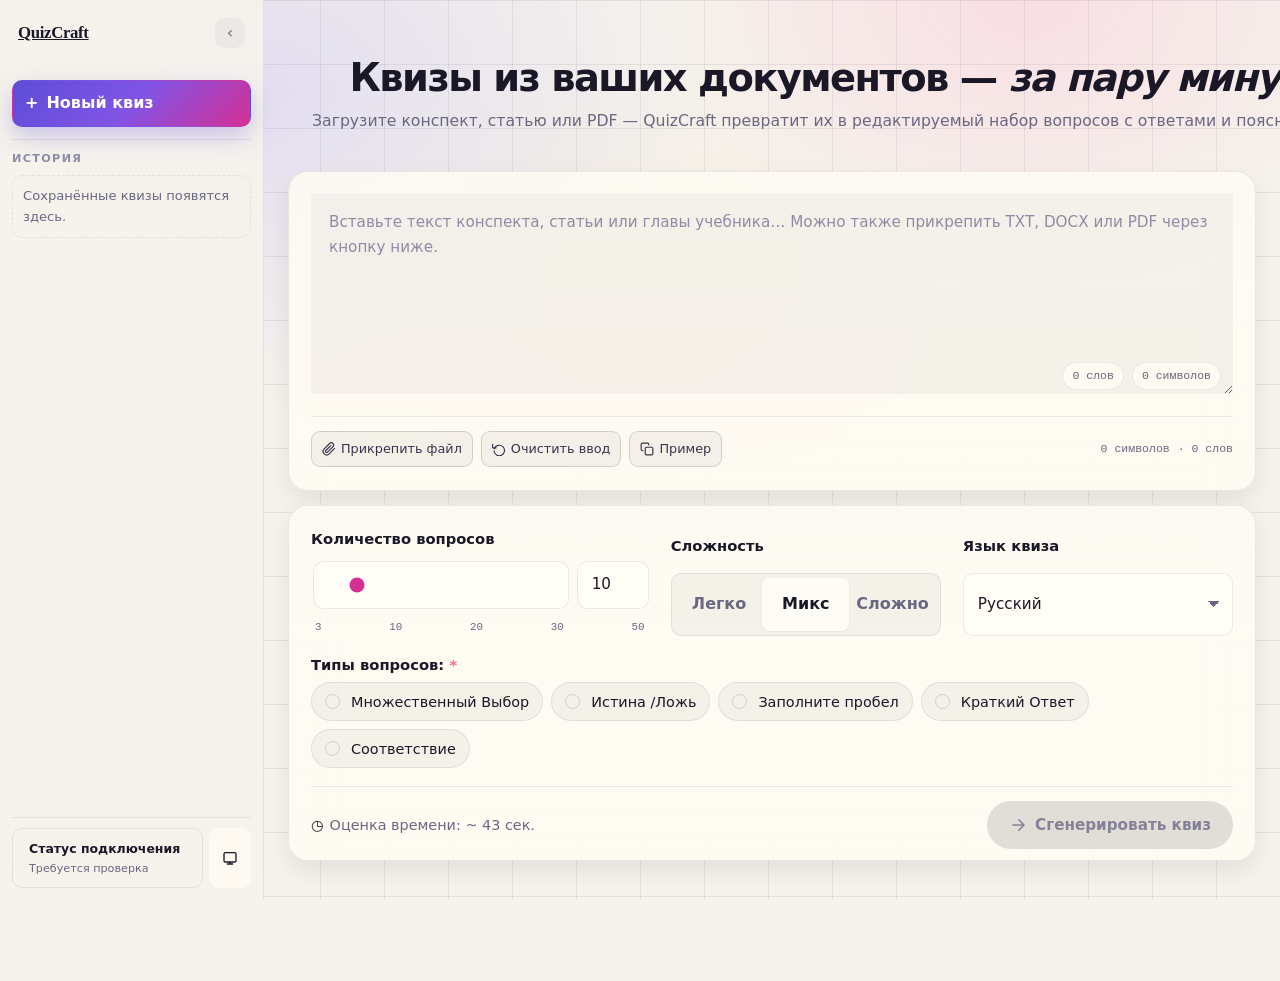
==== commit 0e100d31: "style(frontend): calibrate workspace to screenshot reference" ====
--- a/frontend/index.html
+++ b/frontend/index.html
@@ -38,7 +38,10 @@
       <div class="workspace-sidebar-footer">
         <button id="sidebar-status-cell" class="workspace-sidebar-status" type="button" title="Статус подключения">
           <span class="dot" aria-hidden="true"></span>
-          <span>Статус подключения</span>
+          <span class="workspace-sidebar-status-text">
+            <span id="sidebar-status-primary">Статус подключения</span>
+            <span id="sidebar-status-secondary">Проверка…</span>
+          </span>
         </button>
         <button id="theme-toggle" class="theme-toggle workspace-sidebar-theme" type="button" aria-label="Переключить тему оформления" title="Переключить тему оформления">
         <svg class="theme-toggle-icon" data-theme-icon="auto" viewBox="0 0 24 24" fill="none" stroke="currentColor" stroke-width="2" stroke-linecap="round" stroke-linejoin="round" aria-hidden="true">
@@ -499,39 +502,43 @@
     </div>
     <div id="toast-region" class="toast-region" aria-live="polite" aria-atomic="false"></div>
     <div id="modal-region" class="modal-region"></div>
-    <section id="workspace-status-modal" class="workspace-modal" data-workspace-modal="status" role="dialog" aria-modal="true" aria-labelledby="workspace-status-modal-title" hidden>
-      <div class="workspace-modal-card">
-        <div class="workspace-modal-heading">
-          <h2 id="workspace-status-modal-title">Статус подключения</h2>
+    <section id="workspace-status-modal" class="workspace-modal modal" data-workspace-modal="status" role="dialog" aria-modal="true" aria-labelledby="workspace-status-modal-title" hidden>
+      <div class="workspace-modal-card modal-card modal-card-narrow">
+        <div class="workspace-modal-heading modal-head">
+          <h2 id="workspace-status-modal-title">Подключение и модель</h2>
           <button class="workspace-modal-close" type="button" data-workspace-modal-close aria-label="Закрыть окно статуса" title="Закрыть окно статуса">×</button>
         </div>
-        <div class="settings-modal-grid">
-          <div class="settings-status-grid" role="status" aria-live="polite">
-            <div class="settings-status-row topbar-status" data-status-surface="backend" data-status-label="Сервер" data-status-tooltip="Сервер · Проверка…" tabindex="0" aria-label="Сервер · Проверка…">
-              <span class="dot" aria-hidden="true"></span>
-              <span>Сервер · </span>
-              <span id="backend-status-text">Проверка…</span>
-              <button id="retry-backend-button" class="status-retry-inline" type="button" aria-label="Повторно проверить подключение к серверу" title="Повторно проверить подключение к серверу">
-                <svg viewBox="0 0 24 24" width="12" height="12" fill="none" stroke="currentColor" stroke-width="2.5" stroke-linecap="round" stroke-linejoin="round" aria-hidden="true"><path d="M3 12a9 9 0 0 1 9-9 9.75 9.75 0 0 1 6.74 2.74L21 8"></path><path d="M21 3v5h-5"></path><path d="M21 12a9 9 0 0 1-9 9 9.75 9.75 0 0 1-6.74-2.74L3 16"></path><path d="M8 16H3v5"></path></svg>
-              </button>
-            </div>
-            <div class="settings-status-row topbar-status" data-status-surface="provider" data-status-label="Провайдер" data-status-tooltip="Провайдер · Проверка…" tabindex="0" aria-label="Провайдер · Проверка…">
-              <span class="dot" aria-hidden="true"></span>
-              <span>Провайдер · </span>
-              <span id="provider-status-text">Проверка…</span>
-              <button id="retry-provider-button" class="status-retry-inline" type="button" aria-label="Повторно проверить активный провайдер" title="Повторно проверить активный провайдер">
-                <svg viewBox="0 0 24 24" width="12" height="12" fill="none" stroke="currentColor" stroke-width="2.5" stroke-linecap="round" stroke-linejoin="round" aria-hidden="true"><path d="M3 12a9 9 0 0 1 9-9 9.75 9.75 0 0 1 6.74 2.74L21 8"></path><path d="M21 3v5h-5"></path><path d="M21 12a9 9 0 0 1-9 9 9.75 9.75 0 0 1-6.74-2.74L3 16"></path><path d="M8 16H3v5"></path></svg>
-              </button>
-            </div>
-            <p id="provider-model-status" class="field-hint" aria-live="polite">Модель уточняется после проверки провайдера.</p>
+        <div class="settings-modal-grid modal-body">
+          <div class="settings-status-grid diag-grid" role="status" aria-live="polite">
+            <div class="settings-status-row diag-cell topbar-status" data-status-surface="backend" data-status-label="Сервер" data-status-tooltip="Сервер · Проверка…" tabindex="0" aria-label="Сервер · Проверка…">
+              <span class="diag-key">Бэкенд</span>
+              <span class="diag-val"><span class="dot" aria-hidden="true"></span><span id="backend-status-text">Проверка…</span></span>
+            </div>
+            <div class="settings-status-row diag-cell topbar-status" data-status-surface="provider" data-status-label="Провайдер" data-status-tooltip="Провайдер · Проверка…" tabindex="0" aria-label="Провайдер · Проверка…">
+              <span class="diag-key">Провайдер</span>
+              <span class="diag-val"><span class="dot" aria-hidden="true"></span><span id="provider-status-text">Проверка…</span></span>
+            </div>
+            <div class="diag-cell">
+              <span class="diag-key">Модель</span>
+              <span id="provider-model-status" class="diag-val" aria-live="polite">Уточняется…</span>
+            </div>
+            <div class="diag-cell">
+              <span class="diag-key">Статус</span>
+              <span class="diag-val">Готовность определяется проверкой сервисов</span>
+            </div>
+          </div>
+          <div class="diag-actions">
+            <button id="retry-backend-button" class="status-retry-inline" type="button" aria-label="Повторно проверить подключение к серверу" title="Повторно проверить подключение к серверу">Проверить сервер</button>
+            <button id="retry-provider-button" class="status-retry-inline" type="button" aria-label="Повторно проверить активный провайдер" title="Повторно проверить активный провайдер">Проверить провайдера</button>
           </div>
           <div class="form-grid settings-form-grid">
             <label class="field field--full" for="generation-mode">
               <span class="field-label">Режим генерации <span class="field-tooltip field-tooltip--edge" tabindex="0" aria-label="Как выбрать режим генерации" data-tooltip="Авто выбирает прямой режим или RAG по длине документа. Прямой всегда передаёт весь текст. RAG использует релевантные фрагменты.">?</span></span>
+              <span class="visually-hidden">Авто (RAG для длинных документов). Прямой — всегда. RAG — всегда.</span>
               <select id="generation-mode" name="generation_mode" form="generation-form">
-                <option value="auto" selected>Авто (RAG для длинных документов)</option>
-                <option value="direct">Прямой — всегда</option>
-                <option value="rag">RAG — всегда</option>
+                <option value="auto" selected>Авто</option>
+                <option value="direct">Прямой</option>
+                <option value="rag">RAG</option>
               </select>
             </label>
             <label class="field field-model-picker" for="generation-model" id="model-picker-field" hidden>
@@ -541,25 +548,24 @@
               </select>
             </label>
             <label class="field" for="generation-temperature">
-              <span class="field-label">Температура <span class="field-tooltip field-tooltip--edge" tabindex="0" aria-label="Что такое температура генерации" data-tooltip="Температура управляет случайностью ответа модели: ниже — ответы стабильнее и строже, выше — больше разнообразия, но выше риск ошибок в формате.">?</span></span>
+              <span class="field-label">Температура <output id="generation-temperature-value" for="generation-temperature">0.2</output> <span class="field-tooltip field-tooltip--edge" tabindex="0" aria-label="Что такое температура генерации" data-tooltip="Температура управляет случайностью ответа модели: ниже — ответы стабильнее и строже, выше — больше разнообразия, но выше риск ошибок в формате.">?</span></span>
               <div class="range-field">
                 <input id="generation-temperature" name="temperature" form="generation-form" type="range" min="0" max="1" step="0.1" value="0.2" aria-describedby="generation-temperature-hint">
-                <output id="generation-temperature-value" for="generation-temperature">0.2</output>
               </div>
               <span id="generation-temperature-hint" class="field-hint">0 — строже, 1 — разнообразнее.</span>
             </label>
             <div id="lm-studio-connection-section" class="field field--full lm-studio-connection" aria-labelledby="lm-studio-connection-title">
-              <span id="lm-studio-connection-title" class="field-label">LM Studio в локальной сети</span>
+              <span id="lm-studio-connection-title" class="visually-hidden">LM Studio</span>
               <div class="inline-fields">
                 <label class="field compact-field" for="lm-studio-host">
-                  <span class="field-label">IP или host устройства <span class="field-tooltip field-tooltip--edge" tabindex="0" aria-label="Как указать host LM Studio" data-tooltip="Укажите только IP или host устройства без http://, пути /v1 и порта.">?</span></span>
+                  <span class="field-label">LM Studio host <span class="field-tooltip field-tooltip--edge" tabindex="0" aria-label="Как указать host LM Studio" data-tooltip="Укажите только IP или host устройства без http://, пути /v1 и порта.">?</span></span>
                   <input id="lm-studio-host" name="lm_studio_host" form="generation-form" type="text" inputmode="url" autocomplete="off" placeholder="192.168.1.42">
                 </label>
-                <label class="field compact-field" for="lm-studio-port">
-                  <span class="field-label">Порт LM Studio <span class="field-tooltip field-tooltip--edge" tabindex="0" aria-label="Как указать порт LM Studio" data-tooltip="Укажите порт Local Server из LM Studio. Допустимы значения от 1 до 65535.">?</span></span>
+                <label class="field compact-field" for="lm-studio-port" aria-label="Порт LM Studio">
+                  <span class="field-label">Порт <span class="field-tooltip field-tooltip--edge" tabindex="0" aria-label="Как указать порт LM Studio" data-tooltip="Укажите порт Local Server из LM Studio. Допустимы значения от 1 до 65535.">?</span></span>
                   <input id="lm-studio-port" name="lm_studio_port" form="generation-form" type="number" min="1" max="65535" step="1" value="1234" inputmode="numeric">
                 </label>
-                <button id="apply-lm-studio-connection" class="secondary-action compact-action" type="button" form="generation-form">Применить</button>
+                <button id="apply-lm-studio-connection" class="primary-action compact-action" type="button" form="generation-form">Применить</button>
               </div>
               <p id="lm-studio-connection-status" class="field-hint" aria-live="polite" hidden></p>
             </div>
--- a/frontend/fidelity.css
+++ b/frontend/fidelity.css
@@ -67,6 +67,30 @@
   min-width: 0;
   border: 1px solid var(--line);
   border-radius: var(--radius-sm);
+}
+
+.compact-workspace .workspace-sidebar-status-text {
+  display: flex;
+  min-width: 0;
+  flex-direction: column;
+  gap: 1px;
+}
+
+.compact-workspace .workspace-sidebar-status-text > span:first-child {
+  overflow: hidden;
+  color: var(--ink);
+  font-size: 0.78rem;
+  font-weight: 600;
+  text-overflow: ellipsis;
+  white-space: nowrap;
+}
+
+.compact-workspace .workspace-sidebar-status-text > span:last-child {
+  overflow: hidden;
+  color: var(--muted);
+  font-size: 0.7rem;
+  text-overflow: ellipsis;
+  white-space: nowrap;
 }
 
 .compact-workspace .workspace-sidebar-footer .workspace-sidebar-theme {
@@ -100,7 +124,7 @@
 
 .compact-workspace .hero {
   justify-items: center;
-  margin-bottom: 48px;
+  margin-bottom: 38px;
   padding: 0;
   text-align: center;
 }
@@ -125,8 +149,9 @@
 }
 
 .compact-workspace .hero-copy {
-  max-width: 820px;
+  max-width: 1040px;
   font-size: 0.98rem;
+  white-space: nowrap;
 }
 
 .compact-workspace .workspace {
@@ -150,11 +175,11 @@
 }
 
 .compact-workspace .panel-upload {
-  padding: 22px 22px 26px;
+  padding: 22px 22px 23px;
 }
 
 .compact-workspace .panel-params {
-  padding: 22px 22px 18px;
+  padding: 22px 22px 11px;
 }
 
 .compact-workspace .panel-form::before,
@@ -167,13 +192,14 @@
   pointer-events: none;
 }
 
-.compact-workspace .panel-form > *,
-.compact-workspace .panel-status > * {
+.compact-workspace .panel-form > :not(.visually-hidden),
+.compact-workspace .panel-status > :not(.visually-hidden) {
   position: relative;
 }
 
 .compact-workspace .doc-textarea {
-  min-height: 240px;
+  min-height: 200px;
+  height: 200px;
   padding: 16px 18px 44px;
   background: var(--surface-sunken);
 }
@@ -220,6 +246,18 @@
   background: transparent;
 }
 
+.compact-workspace .doc-attach-label,
+.compact-workspace .doc-toolbar-btn,
+.compact-workspace .doc-file-pill {
+  min-height: 34px;
+  padding: 7px 10px;
+  border-radius: 9px;
+  background: var(--surface-sunken);
+  color: var(--ink-2);
+  font-size: 0.8rem;
+  font-weight: 500;
+}
+
 .compact-workspace .doc-input-meta {
   display: inline-flex;
   gap: 8px;
@@ -238,6 +276,13 @@
 .compact-workspace .form-grid {
   grid-template-columns: minmax(260px, 1.25fr) minmax(220px, 1fr) minmax(220px, 1fr);
   gap: 18px 22px;
+}
+
+.compact-workspace .panel-params .field-label,
+.compact-workspace .question-type-label {
+  color: var(--ink);
+  font-size: 0.92rem;
+  font-weight: 800;
 }
 
 .compact-workspace .difficulty-segment {
@@ -323,6 +368,123 @@
   border-top: 1px solid var(--line);
 }
 
+.compact-workspace .generation-estimate::before {
+  content: "◷";
+  margin-right: 6px;
+  color: var(--ink);
+  font-weight: 800;
+}
+
+.compact-workspace .workspace-modal {
+  padding: 16px;
+  background: color-mix(in oklab, var(--bg) 78%, transparent);
+  backdrop-filter: blur(8px);
+  -webkit-backdrop-filter: blur(8px);
+}
+
+.compact-workspace .workspace-modal-card {
+  width: min(720px, calc(100vw - 32px));
+  max-height: calc(100vh - 32px);
+  padding: 0;
+  border-color: var(--line-strong);
+  background: var(--bg-elev);
+}
+
+.compact-workspace .workspace-modal-heading {
+  padding: 18px 22px;
+  border-bottom: 1px solid var(--line);
+}
+
+.compact-workspace .workspace-modal-heading h2 {
+  font-family: var(--font-display);
+  font-size: 1.2rem;
+  font-weight: 500;
+  letter-spacing: -0.02em;
+}
+
+.compact-workspace .settings-modal-grid.modal-body {
+  display: flex;
+  flex-direction: column;
+  gap: 14px;
+  padding: 18px 22px;
+}
+
+.compact-workspace .settings-status-grid.diag-grid {
+  display: grid;
+  grid-template-columns: 1fr 1fr;
+  gap: 12px;
+}
+
+.compact-workspace .diag-cell {
+  display: flex;
+  flex-direction: column;
+  gap: 4px;
+  padding: 12px;
+  border: 1px solid var(--line);
+  border-radius: var(--radius-sm);
+  background: var(--surface-sunken);
+}
+
+.compact-workspace .diag-key {
+  color: var(--muted);
+  font-size: 0.7rem;
+  letter-spacing: 0.06em;
+  text-transform: uppercase;
+}
+
+.compact-workspace .diag-val {
+  display: inline-flex;
+  align-items: center;
+  gap: 8px;
+  color: var(--ink);
+  font-size: 0.9rem;
+}
+
+.compact-workspace .diag-actions {
+  display: flex;
+  flex-wrap: wrap;
+  gap: 8px;
+  padding-top: 6px;
+  border-top: 1px solid var(--line);
+}
+
+.compact-workspace .diag-actions .status-retry-inline {
+  width: auto;
+  height: auto;
+  min-height: 36px;
+  padding: 8px 13px;
+  border: 1px solid var(--line-strong);
+  border-radius: var(--radius-sm);
+  opacity: 1;
+}
+
+.compact-workspace .settings-form-grid {
+  grid-template-columns: minmax(0, 1fr);
+  gap: 14px;
+  padding-top: 12px;
+  border-top: 1px solid var(--line);
+}
+
+.compact-workspace .settings-form-grid .inline-fields {
+  grid-template-columns: minmax(0, 1fr) minmax(96px, 120px);
+}
+
+.compact-workspace .settings-form-grid .compact-action {
+  grid-column: 1 / -1;
+  justify-self: end;
+}
+
+.compact-workspace .settings-form-grid .field-label output {
+  margin-left: auto;
+  color: var(--ink);
+}
+
+.compact-workspace .settings-form-grid .compact-action.primary-action {
+  min-height: 36px;
+  padding: 8px 14px;
+  border-radius: var(--radius-sm);
+}
+
 .compact-workspace .settings-footer .form-actions {
   justify-content: flex-end;
   padding-top: 0;
@@ -339,6 +501,10 @@
 
   .compact-workspace .hero {
     margin-bottom: 36px;
+  }
+
+  .compact-workspace .hero-copy {
+    white-space: normal;
   }
 
   .compact-workspace .form-grid {
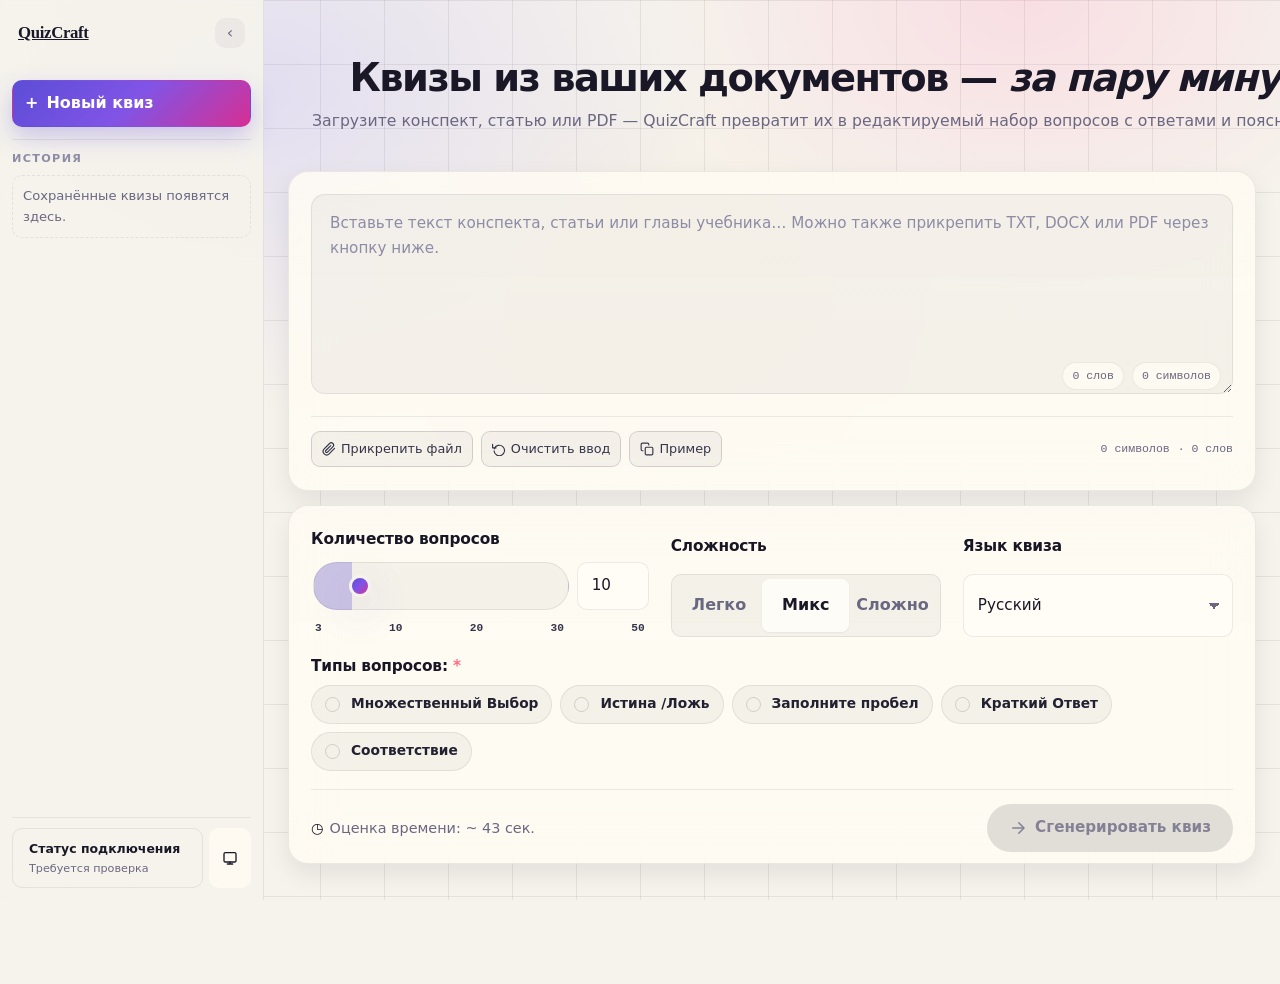
==== commit 0e074a00: "style(frontend): visualize generation pipeline" ====
--- a/frontend/index.html
+++ b/frontend/index.html
@@ -219,8 +219,20 @@
         </div>
         <p id="shell-log-message" class="submission-status">Проверяем подключение к сервисам генерации…</p>
         <div id="generation-progress" class="generation-progress" role="status" aria-live="polite" hidden>
-          <div class="generation-progress-head">
-            <span id="generation-timer" class="generation-timer" hidden aria-live="polite"><span id="timer-elapsed">00:00</span><span id="timer-eta" class="timer-eta" hidden> · ~<span id="timer-eta-value"></span> ост.</span></span>
+          <div class="generation-progress-card">
+            <div class="generation-progress-orbit" aria-hidden="true">
+              <span class="generation-orbit-core"></span>
+              <span class="generation-orbit-ring generation-orbit-ring--outer"></span>
+              <span class="generation-orbit-ring generation-orbit-ring--middle"></span>
+              <span class="generation-orbit-ring generation-orbit-ring--inner"></span>
+            </div>
+            <div class="generation-progress-copy">
+              <h3>Генерация квиза…</h3>
+              <p>Анализируем документ и формируем вопросы. Обычно занимает 30 секунд – 2 минуты.</p>
+              <div class="generation-progress-meta">
+                <span id="generation-timer" class="generation-timer" hidden aria-live="polite"><span id="timer-elapsed">00:00</span><span id="timer-eta" class="timer-eta" hidden> · ~<span id="timer-eta-value"></span> ост.</span></span>
+              </div>
+            </div>
             <button
               id="cancel-generation-button"
               class="ghost-action generation-cancel"
@@ -228,6 +240,10 @@
               hidden
             >Отменить генерацию</button>
           </div>
+          <div class="generation-progress-track" aria-hidden="true">
+            <span class="generation-progress-fill"></span>
+          </div>
+          <span class="generation-progress-percent" aria-hidden="true">0%</span>
           <ol class="progress-steps">
             <li class="progress-step" data-step="upload" data-state="pending">
               <span class="progress-step-dot" aria-hidden="true"></span>
@@ -248,7 +264,10 @@
           </ol>
         </div>
         <div class="generation-live-journal" aria-labelledby="generation-live-journal-title" hidden>
-          <h4 id="generation-live-journal-title">Живой журнал</h4>
+          <div class="generation-live-journal-heading">
+            <h4 id="generation-live-journal-title">Журнал генерации</h4>
+            <span id="generation-live-journal-count" class="generation-live-journal-count">0 строк</span>
+          </div>
           <ol id="generation-live-journal" class="live-journal" aria-live="polite"></ol>
         </div>
         <details class="inline-details">
--- a/frontend/feedback.css
+++ b/frontend/feedback.css
@@ -1,11 +1,13 @@
 .generation-progress {
-  margin: 4px 0 10px;
-  padding: 12px 14px;
-  border: 1px solid var(--line);
-  border-radius: var(--radius-md);
-  background: var(--surface-sunken);
-  display: grid;
-  gap: 10px;
+  position: relative;
+  grid-template-columns: 1fr auto;
+  margin: 4px 0 18px;
+  padding: 0;
+  border: 0;
+  border-radius: 0;
+  background: transparent;
+  display: grid;
+  gap: 18px 12px;
 }
 
 .generation-progress[hidden] {
@@ -13,7 +15,7 @@
 }
 
 .generation-skeleton-stream {
-  display: grid;
+  display: none;
   gap: 10px;
   padding-top: 2px;
 }
@@ -53,6 +55,106 @@
   width: 58%;
 }
 
+.generation-progress-card {
+  grid-column: 1 / -1;
+  display: grid;
+  grid-template-columns: auto minmax(0, 1fr) auto;
+  align-items: center;
+  gap: 22px;
+  padding: 24px;
+  border: 1px solid var(--line);
+  border-radius: var(--radius-lg);
+  background: var(--surface);
+  box-shadow: var(--shadow-md);
+}
+
+.generation-progress-orbit {
+  position: relative;
+  width: 88px;
+  height: 88px;
+}
+
+.generation-orbit-core {
+  position: absolute;
+  inset: 32px;
+  border-radius: 50%;
+  background: var(--gradient-brand);
+  box-shadow: var(--shadow-glow);
+  animation: generation-orbit-pulse 2.4s ease-in-out infinite;
+}
+
+.generation-orbit-ring {
+  position: absolute;
+  border: 1.5px solid transparent;
+  border-radius: 50%;
+}
+
+.generation-orbit-ring--outer {
+  inset: 4px;
+  border-top-color: var(--brand);
+  animation: generation-orbit-spin 1.8s linear infinite;
+}
+
+.generation-orbit-ring--middle {
+  inset: 14px;
+  border-right-color: var(--accent);
+  animation: generation-orbit-spin 2.6s linear infinite reverse;
+}
+
+.generation-orbit-ring--inner {
+  inset: 24px;
+  border-left-color: var(--accent-2);
+  animation: generation-orbit-spin 3.4s linear infinite;
+}
+
+.generation-progress-copy h3 {
+  margin: 0 0 4px;
+  color: var(--ink);
+  font-family: var(--font-display);
+  font-size: 1.4rem;
+  font-weight: 500;
+  letter-spacing: -0.02em;
+}
+
+.generation-progress-copy p {
+  max-width: 560px;
+  margin: 0 0 12px;
+  color: var(--muted);
+  font-size: 0.9rem;
+}
+
+.generation-progress-meta {
+  display: flex;
+  flex-wrap: wrap;
+  gap: 6px;
+}
+
+.generation-progress-track {
+  align-self: center;
+  height: 8px;
+  overflow: hidden;
+  border: 1px solid var(--line);
+  border-radius: var(--radius-pill);
+  background: var(--surface-sunken);
+}
+
+.generation-progress-fill {
+  display: block;
+  width: 0;
+  height: 100%;
+  border-radius: inherit;
+  background: var(--gradient-brand);
+  box-shadow: 0 0 12px color-mix(in oklab, var(--brand) 50%, transparent);
+  transition: width 350ms var(--easing);
+}
+
+.generation-progress-percent {
+  align-self: center;
+  color: var(--ink-2);
+  font-family: var(--font-mono);
+  font-size: 0.8rem;
+}
+
 .generation-progress-head {
   display: flex;
   align-items: center;
@@ -201,12 +303,10 @@
   margin-top: 14px;
   padding: 14px 16px 16px;
   overflow: hidden;
-  border: 1px solid color-mix(in oklab, var(--brand) 42%, var(--line));
-  border-radius: 18px;
-  background:
-    linear-gradient(135deg, color-mix(in oklab, var(--brand) 10%, transparent), transparent 42%),
-    color-mix(in oklab, var(--surface) 94%, var(--brand) 6%);
-  box-shadow: 0 18px 46px color-mix(in oklab, var(--brand) 16%, transparent);
+  border: 1px solid var(--line);
+  border-radius: var(--radius-md);
+  background: linear-gradient(to bottom, var(--surface), var(--surface-sunken));
+  box-shadow: none;
 }
 
 .generation-live-journal::before {
@@ -272,12 +372,53 @@
   50% { box-shadow: 0 0 0 6px color-mix(in oklab, var(--brand) 0%, transparent); }
 }
 
+.generation-live-journal-heading {
+  display: flex;
+  align-items: center;
+  justify-content: space-between;
+  gap: 12px;
+}
+
+.generation-live-journal-count {
+  color: var(--muted);
+  font-family: var(--font-mono);
+  font-size: 0.72rem;
+}
+
 @keyframes generation-skeleton-shimmer {
   from { background-position: 100% 0; }
   to { background-position: -100% 0; }
 }
 
+@keyframes generation-orbit-spin {
+  to { transform: rotate(360deg); }
+}
+
+@keyframes generation-orbit-pulse {
+  50% { transform: scale(1.18); }
+}
+
 @media (max-width: 720px) {
+  .generation-progress-card {
+    grid-template-columns: auto 1fr;
+    gap: 14px;
+    padding: 18px;
+  }
+
+  .generation-progress-orbit {
+    width: 64px;
+    height: 64px;
+  }
+
+  .generation-orbit-core {
+    inset: 22px;
+  }
+
+  .generation-cancel {
+    grid-column: 1 / -1;
+    justify-self: start;
+  }
+
   .progress-steps {
     grid-template-columns: 1fr 1fr;
   }
@@ -295,6 +436,11 @@
   }
 
   .generation-skeleton-bar {
+    animation: none;
+  }
+
+  .generation-orbit-core,
+  .generation-orbit-ring {
     animation: none;
   }
 }
--- a/frontend/fidelity.css
+++ b/frontend/fidelity.css
@@ -103,6 +103,37 @@
 
 .compact-workspace .workspace-sidebar-footer .workspace-sidebar-theme > span:last-child {
   display: none;
+}
+
+.compact-workspace:has(.workspace-sidebar[data-collapsed="true"]) .workspace-sidebar {
+  padding-inline: 10px;
+}
+
+.compact-workspace:has(.workspace-sidebar[data-collapsed="true"]) .workspace-sidebar-header {
+  padding-inline: 0;
+}
+
+.compact-workspace:has(.workspace-sidebar[data-collapsed="true"]) .workspace-sidebar-new {
+  width: 44px;
+  min-height: 44px;
+  align-self: center;
+  justify-content: center;
+  padding: 0;
+}
+
+.compact-workspace:has(.workspace-sidebar[data-collapsed="true"]) .workspace-sidebar-footer {
+  flex-direction: column;
+  align-items: center;
+  gap: 8px;
+}
+
+.compact-workspace:has(.workspace-sidebar[data-collapsed="true"]) .workspace-sidebar-footer .workspace-sidebar-status,
+.compact-workspace:has(.workspace-sidebar[data-collapsed="true"]) .workspace-sidebar-footer .workspace-sidebar-theme {
+  width: 42px;
+  min-height: 42px;
+  flex: none;
+  justify-content: center;
+  padding: 0;
 }
 
 .compact-workspace .workspace-workbench {
@@ -201,7 +232,15 @@
   min-height: 200px;
   height: 200px;
   padding: 16px 18px 44px;
+  border: 1px solid var(--line);
+  border-radius: var(--radius-md);
   background: var(--surface-sunken);
+}
+
+.compact-workspace .doc-textarea:focus {
+  outline: none;
+  border-color: var(--brand);
+  box-shadow: 0 0 0 3px var(--brand-soft);
 }
 
 .compact-workspace .doc-input-wrap {
@@ -280,9 +319,11 @@
 
 .compact-workspace .panel-params .field-label,
 .compact-workspace .question-type-label {
-  color: var(--ink);
-  font-size: 0.92rem;
+  color: color-mix(in oklab, var(--ink) 96%, black);
+  font-family: var(--font-sans);
+  font-size: 0.96rem;
   font-weight: 800;
+  letter-spacing: -0.01em;
 }
 
 .compact-workspace .difficulty-segment {
@@ -298,13 +339,50 @@
   display: flex;
   justify-content: space-between;
   padding: 0 4px;
-  color: var(--muted);
+  color: var(--ink-2);
   font-family: var(--font-mono);
-  font-size: 0.68rem;
+  font-size: 0.7rem;
+  font-weight: 600;
 }
 
 .compact-workspace #question-count-range {
-  accent-color: var(--accent);
+  appearance: none;
+  width: 100%;
+  height: 6px;
+  border: 1px solid var(--line);
+  border-radius: var(--radius-pill);
+  background: linear-gradient(90deg, color-mix(in oklab, var(--brand) 28%, var(--surface-sunken)) 0 var(--slider-progress, 15%), var(--surface-sunken) var(--slider-progress, 15%) 100%);
+  outline: none;
+}
+
+.compact-workspace #question-count-range::-webkit-slider-thumb {
+  appearance: none;
+  width: 22px;
+  height: 22px;
+  border: 3px solid var(--bg);
+  border-radius: 50%;
+  background: var(--gradient-brand);
+  box-shadow: var(--shadow-glow);
+  cursor: grab;
+  transition: transform var(--t-fast) var(--ease);
+}
+
+.compact-workspace #question-count-range::-webkit-slider-thumb:hover {
+  transform: scale(1.1);
+}
+
+.compact-workspace #question-count-range::-webkit-slider-thumb:active {
+  cursor: grabbing;
+}
+
+.compact-workspace #question-count-range::-moz-range-thumb {
+  width: 18px;
+  height: 18px;
+  border: 3px solid var(--bg);
+  border-radius: 50%;
+  background: var(--gradient-brand);
+  box-shadow: var(--shadow-glow);
+  cursor: grab;
 }
 
 .compact-workspace .difficulty-native {
@@ -341,6 +419,9 @@
 .compact-workspace .question-type-chip {
   padding: 8px 13px 8px 9px;
   background: var(--surface-sunken);
+  color: color-mix(in oklab, var(--ink) 88%, var(--muted));
+  font-size: 0.86rem;
+  font-weight: 600;
 }
 
 .compact-workspace .question-type-chip:has(input:checked) {
